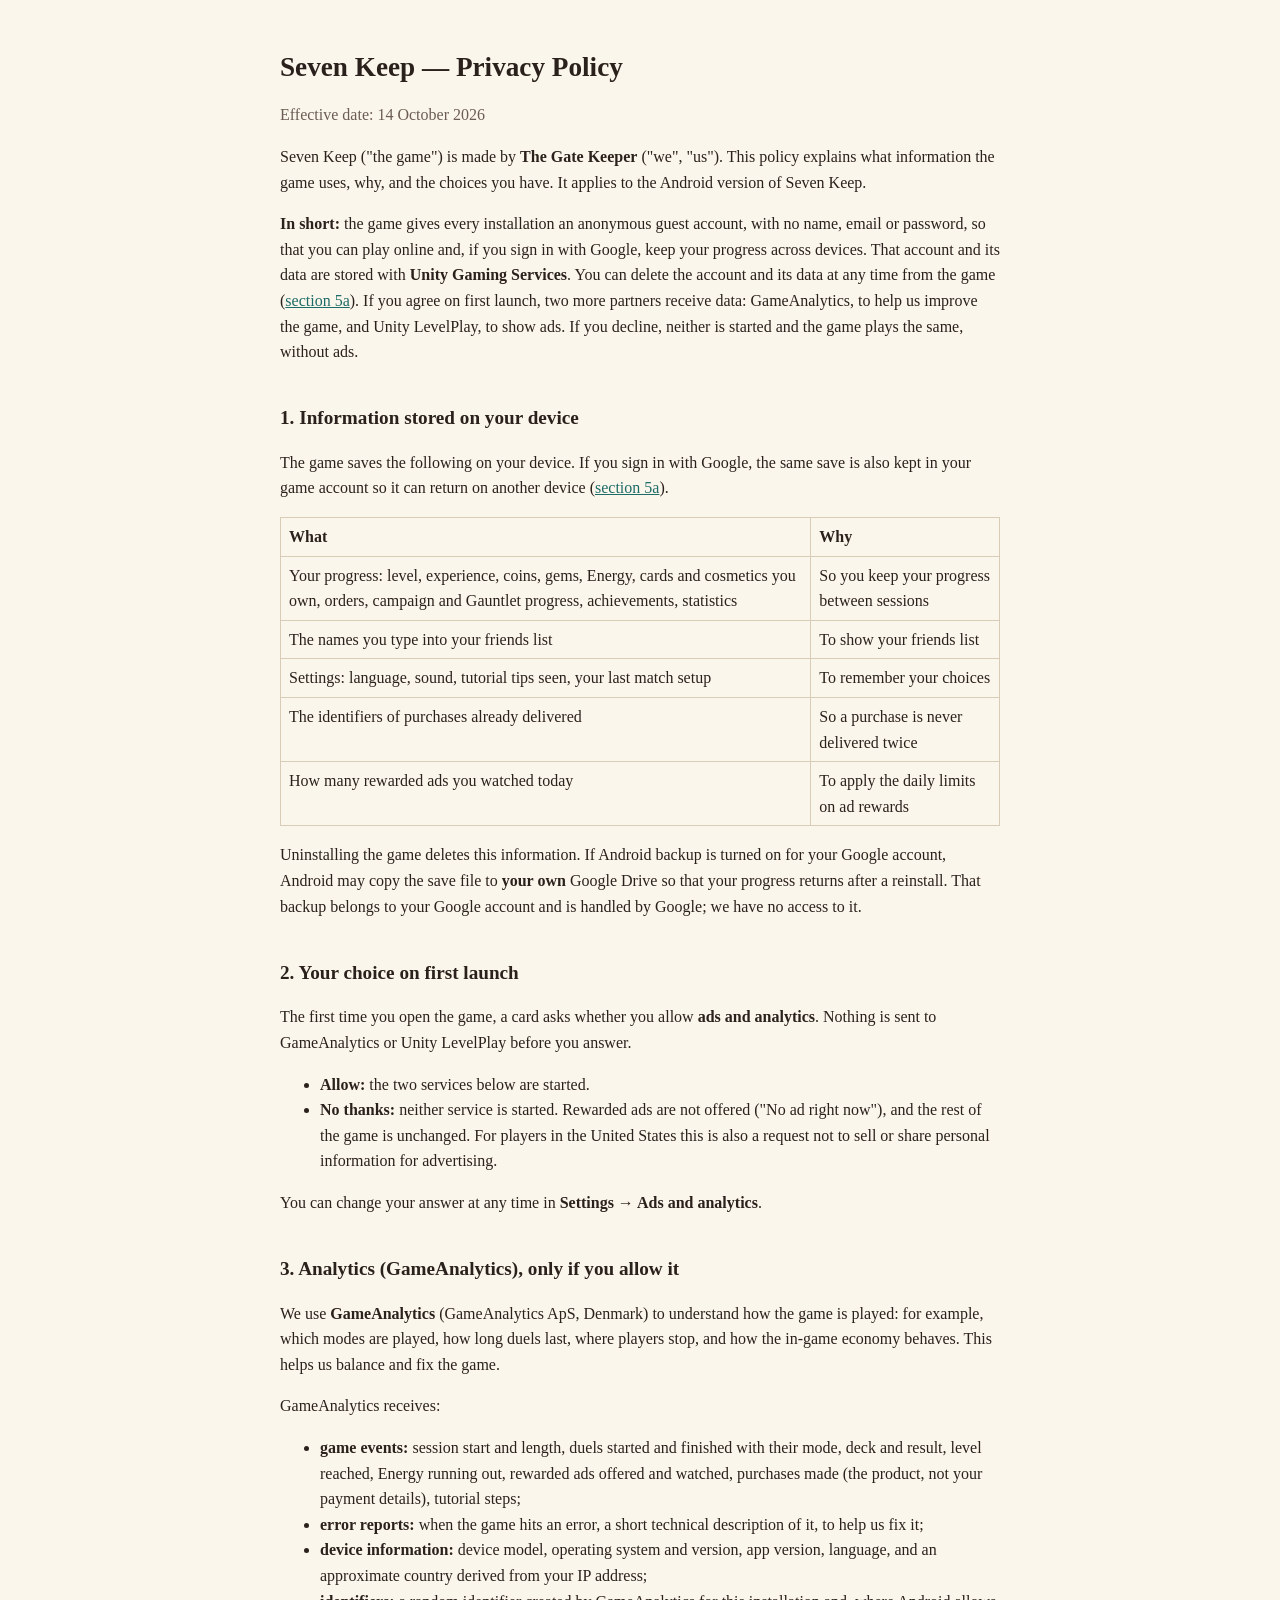
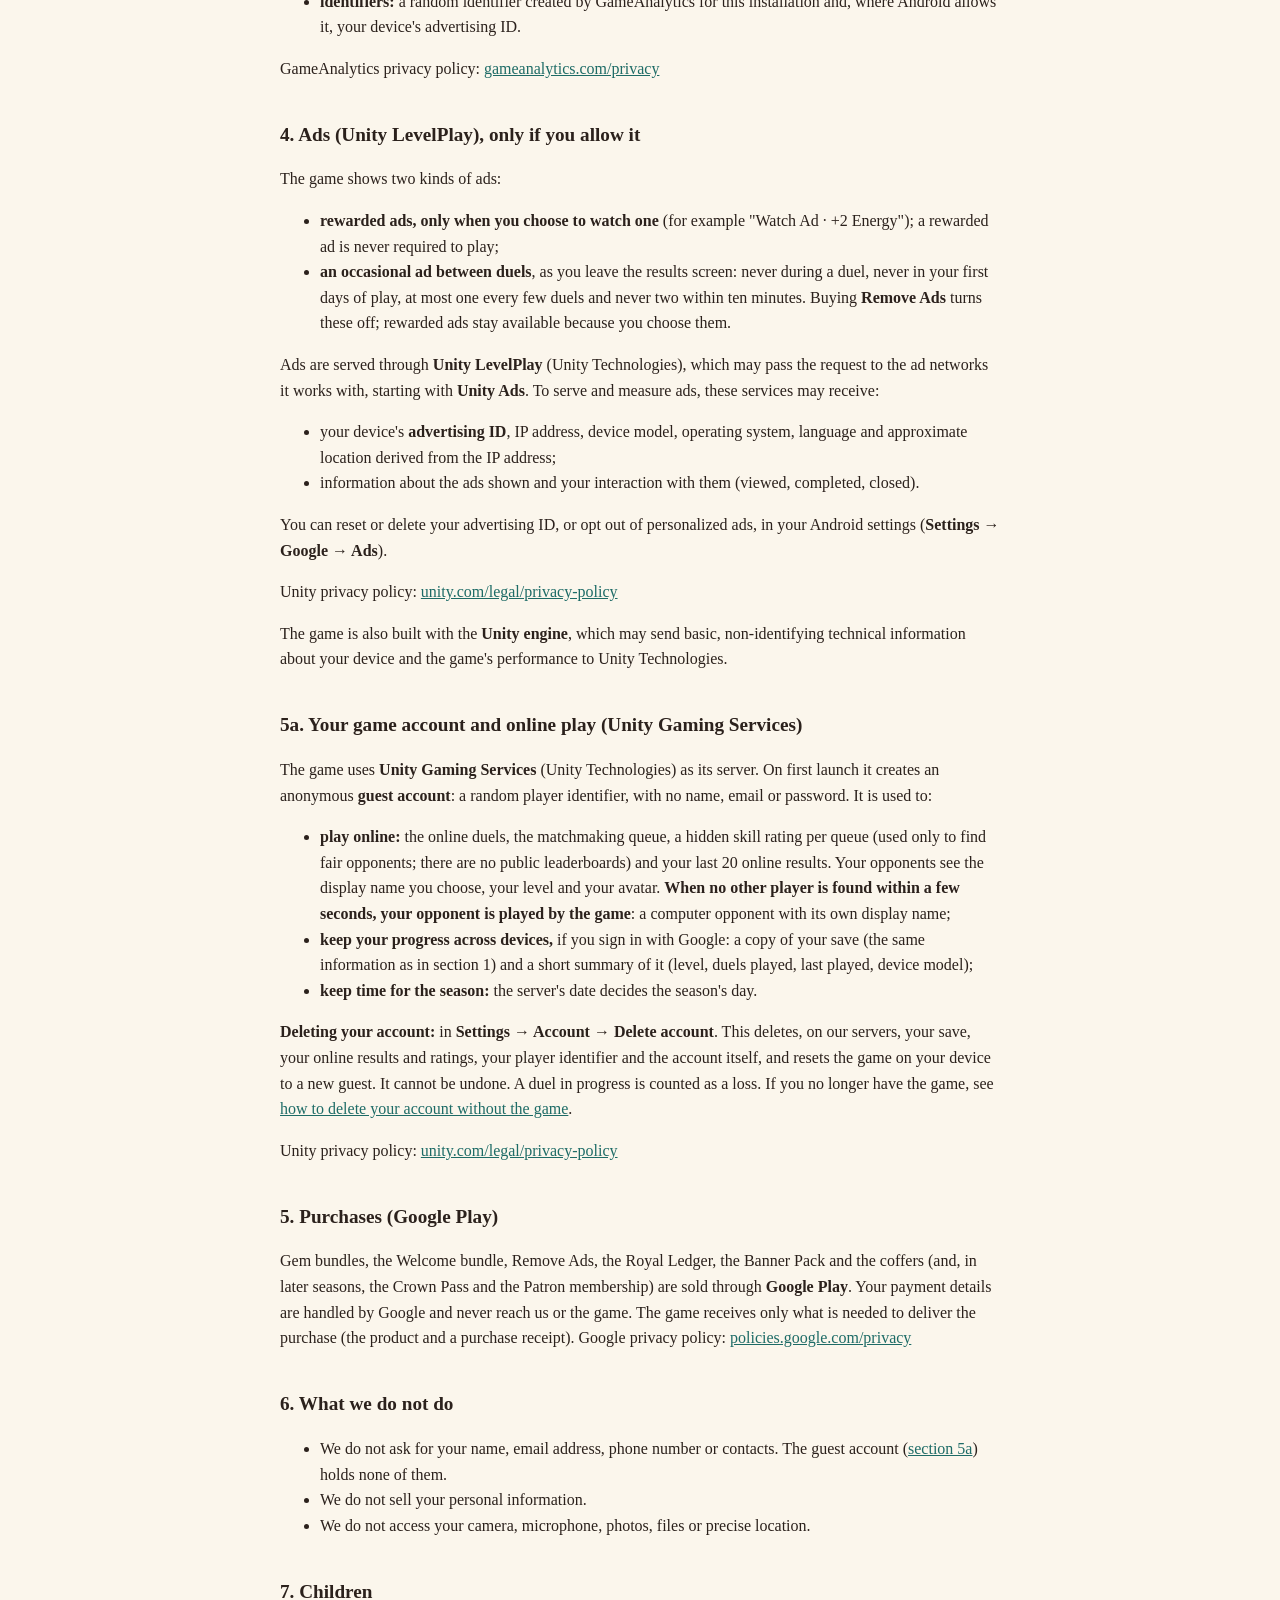
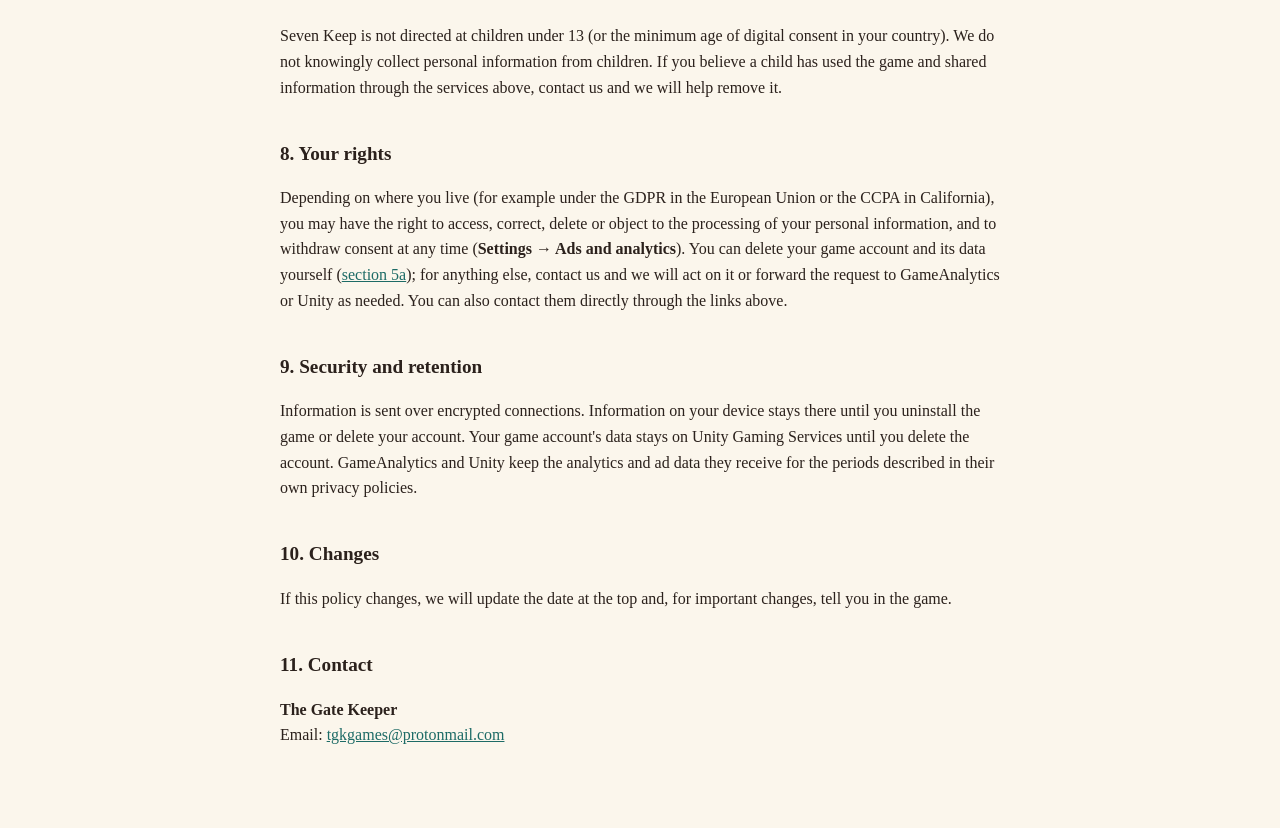
==== privacy.html @ 7b6876d8 "Seven Keep privacy policy and delete-account pages Co-Authored-By: Claude Opus 5.5 <noreply@anthropi" ====
<!doctype html>
<html lang="en">
<head>
<meta charset="utf-8">
<meta name="viewport" content="width=device-width, initial-scale=1">
<title>Seven Keep · Privacy Policy</title>
<link rel="stylesheet" href="style.css">
</head>
<body>
<main>
<h1>Seven Keep — Privacy Policy</h1>
<p class="meta">Effective date: 14 October 2026</p>

<p>Seven Keep ("the game") is made by <strong>The Gate Keeper</strong> ("we", "us"). This policy explains what information the game uses, why, and the choices you have. It applies to the Android version of Seven Keep.</p>

<p><strong>In short:</strong> the game gives every installation an anonymous guest account, with no name, email or password, so that you can play online and, if you sign in with Google, keep your progress across devices. That account and its data are stored with <strong>Unity Gaming Services</strong>. You can delete the account and its data at any time from the game (<a href="#account">section 5a</a>). If you agree on first launch, two more partners receive data: GameAnalytics, to help us improve the game, and Unity LevelPlay, to show ads. If you decline, neither is started and the game plays the same, without ads.</p>

<h2>1. Information stored on your device</h2>
<p>The game saves the following on your device. If you sign in with Google, the same save is also kept in your game account so it can return on another device (<a href="#account">section 5a</a>).</p>
<table>
<tr><th>What</th><th>Why</th></tr>
<tr><td>Your progress: level, experience, coins, gems, Energy, cards and cosmetics you own, orders, campaign and Gauntlet progress, achievements, statistics</td><td>So you keep your progress between sessions</td></tr>
<tr><td>The names you type into your friends list</td><td>To show your friends list</td></tr>
<tr><td>Settings: language, sound, tutorial tips seen, your last match setup</td><td>To remember your choices</td></tr>
<tr><td>The identifiers of purchases already delivered</td><td>So a purchase is never delivered twice</td></tr>
<tr><td>How many rewarded ads you watched today</td><td>To apply the daily limits on ad rewards</td></tr>
</table>
<p>Uninstalling the game deletes this information. If Android backup is turned on for your Google account, Android may copy the save file to <strong>your own</strong> Google Drive so that your progress returns after a reinstall. That backup belongs to your Google account and is handled by Google; we have no access to it.</p>

<h2>2. Your choice on first launch</h2>
<p>The first time you open the game, a card asks whether you allow <strong>ads and analytics</strong>. Nothing is sent to GameAnalytics or Unity LevelPlay before you answer.</p>
<ul>
<li><strong>Allow:</strong> the two services below are started.</li>
<li><strong>No thanks:</strong> neither service is started. Rewarded ads are not offered ("No ad right now"), and the rest of the game is unchanged. For players in the United States this is also a request not to sell or share personal information for advertising.</li>
</ul>
<p>You can change your answer at any time in <strong>Settings → Ads and analytics</strong>.</p>

<h2>3. Analytics (GameAnalytics), only if you allow it</h2>
<p>We use <strong>GameAnalytics</strong> (GameAnalytics ApS, Denmark) to understand how the game is played: for example, which modes are played, how long duels last, where players stop, and how the in-game economy behaves. This helps us balance and fix the game.</p>
<p>GameAnalytics receives:</p>
<ul>
<li><strong>game events:</strong> session start and length, duels started and finished with their mode, deck and result, level reached, Energy running out, rewarded ads offered and watched, purchases made (the product, not your payment details), tutorial steps;</li>
<li><strong>error reports:</strong> when the game hits an error, a short technical description of it, to help us fix it;</li>
<li><strong>device information:</strong> device model, operating system and version, app version, language, and an approximate country derived from your IP address;</li>
<li><strong>identifiers:</strong> a random identifier created by GameAnalytics for this installation and, where Android allows it, your device's advertising ID.</li>
</ul>
<p>GameAnalytics privacy policy: <a href="https://gameanalytics.com/privacy">gameanalytics.com/privacy</a></p>

<h2>4. Ads (Unity LevelPlay), only if you allow it</h2>
<p>The game shows two kinds of ads:</p>
<ul>
<li><strong>rewarded ads, only when you choose to watch one</strong> (for example "Watch Ad · +2 Energy"); a rewarded ad is never required to play;</li>
<li><strong>an occasional ad between duels</strong>, as you leave the results screen: never during a duel, never in your first days of play, at most one every few duels and never two within ten minutes. Buying <strong>Remove Ads</strong> turns these off; rewarded ads stay available because you choose them.</li>
</ul>
<p>Ads are served through <strong>Unity LevelPlay</strong> (Unity Technologies), which may pass the request to the ad networks it works with, starting with <strong>Unity Ads</strong>. To serve and measure ads, these services may receive:</p>
<ul>
<li>your device's <strong>advertising ID</strong>, IP address, device model, operating system, language and approximate location derived from the IP address;</li>
<li>information about the ads shown and your interaction with them (viewed, completed, closed).</li>
</ul>
<p>You can reset or delete your advertising ID, or opt out of personalized ads, in your Android settings (<strong>Settings → Google → Ads</strong>).</p>
<p>Unity privacy policy: <a href="https://unity.com/legal/privacy-policy">unity.com/legal/privacy-policy</a></p>
<p>The game is also built with the <strong>Unity engine</strong>, which may send basic, non-identifying technical information about your device and the game's performance to Unity Technologies.</p>

<h2 id="account">5a. Your game account and online play (Unity Gaming Services)</h2>
<p>The game uses <strong>Unity Gaming Services</strong> (Unity Technologies) as its server. On first launch it creates an anonymous <strong>guest account</strong>: a random player identifier, with no name, email or password. It is used to:</p>
<ul>
<li><strong>play online:</strong> the online duels, the matchmaking queue, a hidden skill rating per queue (used only to find fair opponents; there are no public leaderboards) and your last 20 online results. Your opponents see the display name you choose, your level and your avatar. <strong>When no other player is found within a few seconds, your opponent is played by the game</strong>: a computer opponent with its own display name;</li>
<li><strong>keep your progress across devices,</strong> if you sign in with Google: a copy of your save (the same information as in section 1) and a short summary of it (level, duels played, last played, device model);</li>
<li><strong>keep time for the season:</strong> the server's date decides the season's day.</li>
</ul>
<p><strong>Deleting your account:</strong> in <strong>Settings → Account → Delete account</strong>. This deletes, on our servers, your save, your online results and ratings, your player identifier and the account itself, and resets the game on your device to a new guest. It cannot be undone. A duel in progress is counted as a loss. If you no longer have the game, see <a href="delete-account.html">how to delete your account without the game</a>.</p>
<p>Unity privacy policy: <a href="https://unity.com/legal/privacy-policy">unity.com/legal/privacy-policy</a></p>

<h2>5. Purchases (Google Play)</h2>
<p>Gem bundles, the Welcome bundle, Remove Ads, the Royal Ledger, the Banner Pack and the coffers (and, in later seasons, the Crown Pass and the Patron membership) are sold through <strong>Google Play</strong>. Your payment details are handled by Google and never reach us or the game. The game receives only what is needed to deliver the purchase (the product and a purchase receipt). Google privacy policy: <a href="https://policies.google.com/privacy">policies.google.com/privacy</a></p>

<h2>6. What we do not do</h2>
<ul>
<li>We do not ask for your name, email address, phone number or contacts. The guest account (<a href="#account">section 5a</a>) holds none of them.</li>
<li>We do not sell your personal information.</li>
<li>We do not access your camera, microphone, photos, files or precise location.</li>
</ul>

<h2>7. Children</h2>
<p>Seven Keep is not directed at children under 13 (or the minimum age of digital consent in your country). We do not knowingly collect personal information from children. If you believe a child has used the game and shared information through the services above, contact us and we will help remove it.</p>

<h2>8. Your rights</h2>
<p>Depending on where you live (for example under the GDPR in the European Union or the CCPA in California), you may have the right to access, correct, delete or object to the processing of your personal information, and to withdraw consent at any time (<strong>Settings → Ads and analytics</strong>). You can delete your game account and its data yourself (<a href="#account">section 5a</a>); for anything else, contact us and we will act on it or forward the request to GameAnalytics or Unity as needed. You can also contact them directly through the links above.</p>

<h2>9. Security and retention</h2>
<p>Information is sent over encrypted connections. Information on your device stays there until you uninstall the game or delete your account. Your game account's data stays on Unity Gaming Services until you delete the account. GameAnalytics and Unity keep the analytics and ad data they receive for the periods described in their own privacy policies.</p>

<h2>10. Changes</h2>
<p>If this policy changes, we will update the date at the top and, for important changes, tell you in the game.</p>

<h2>11. Contact</h2>
<p><strong>The Gate Keeper</strong><br>Email: <a href="mailto:tgkgames@protonmail.com">tgkgames@protonmail.com</a></p>
</main>
</body>
</html>
---- style.css ----
:root { --bg: #fbf6ec; --ink: #2b211c; --muted: #6b5d52; --line: #d9ccb6; --link: #1d6b66; }
@media (prefers-color-scheme: dark) { :root { --bg: #1d1916; --ink: #ece3d4; --muted: #a89a8a; --line: #3d342d; --link: #6cc3bb; } }
body { margin: 0; background: var(--bg); color: var(--ink); font: 16px/1.6 Georgia, serif; }
main { max-width: 720px; margin: 0 auto; padding: 32px 16px 64px; }
h1 { font-size: 1.7em; line-height: 1.25; }
h2 { font-size: 1.2em; margin-top: 2em; }
.meta { color: var(--muted); }
a { color: var(--link); }
table { border-collapse: collapse; width: 100%; }
th, td { border: 1px solid var(--line); padding: 6px 8px; text-align: left; vertical-align: top; }
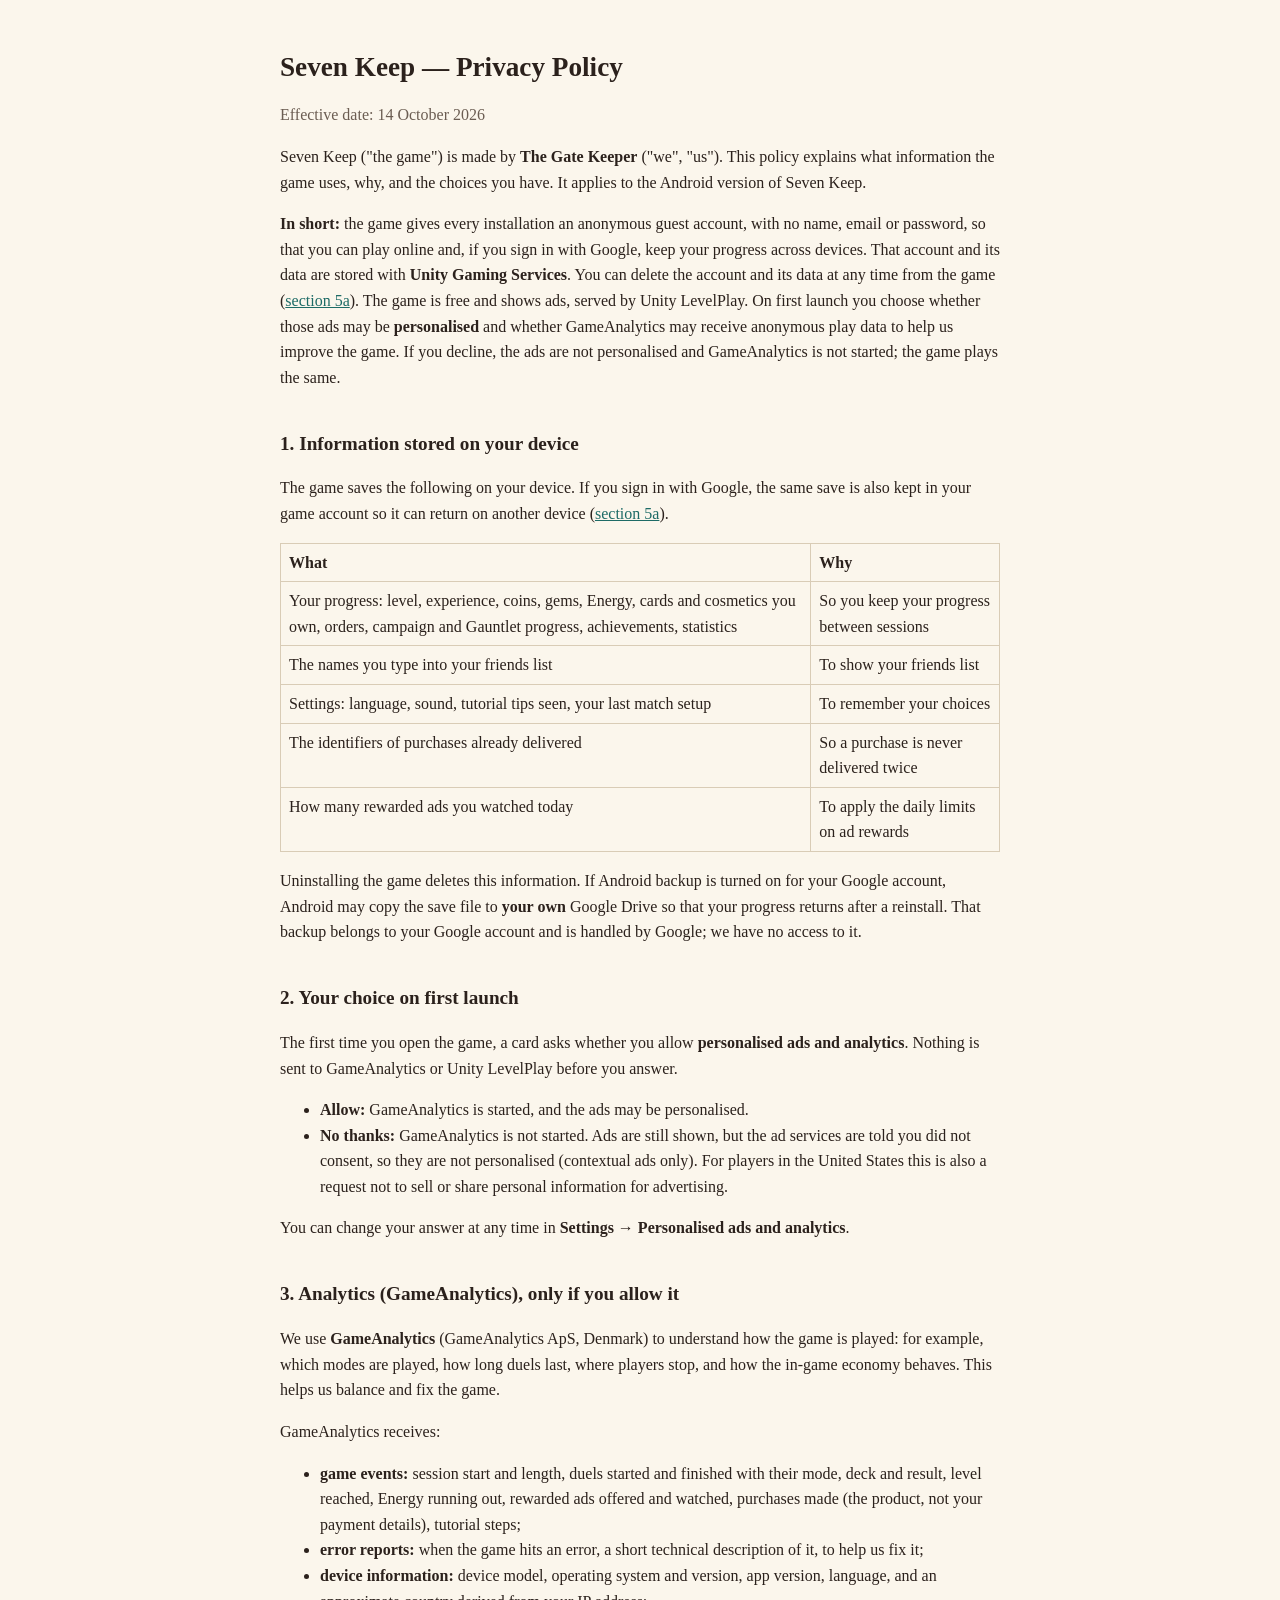
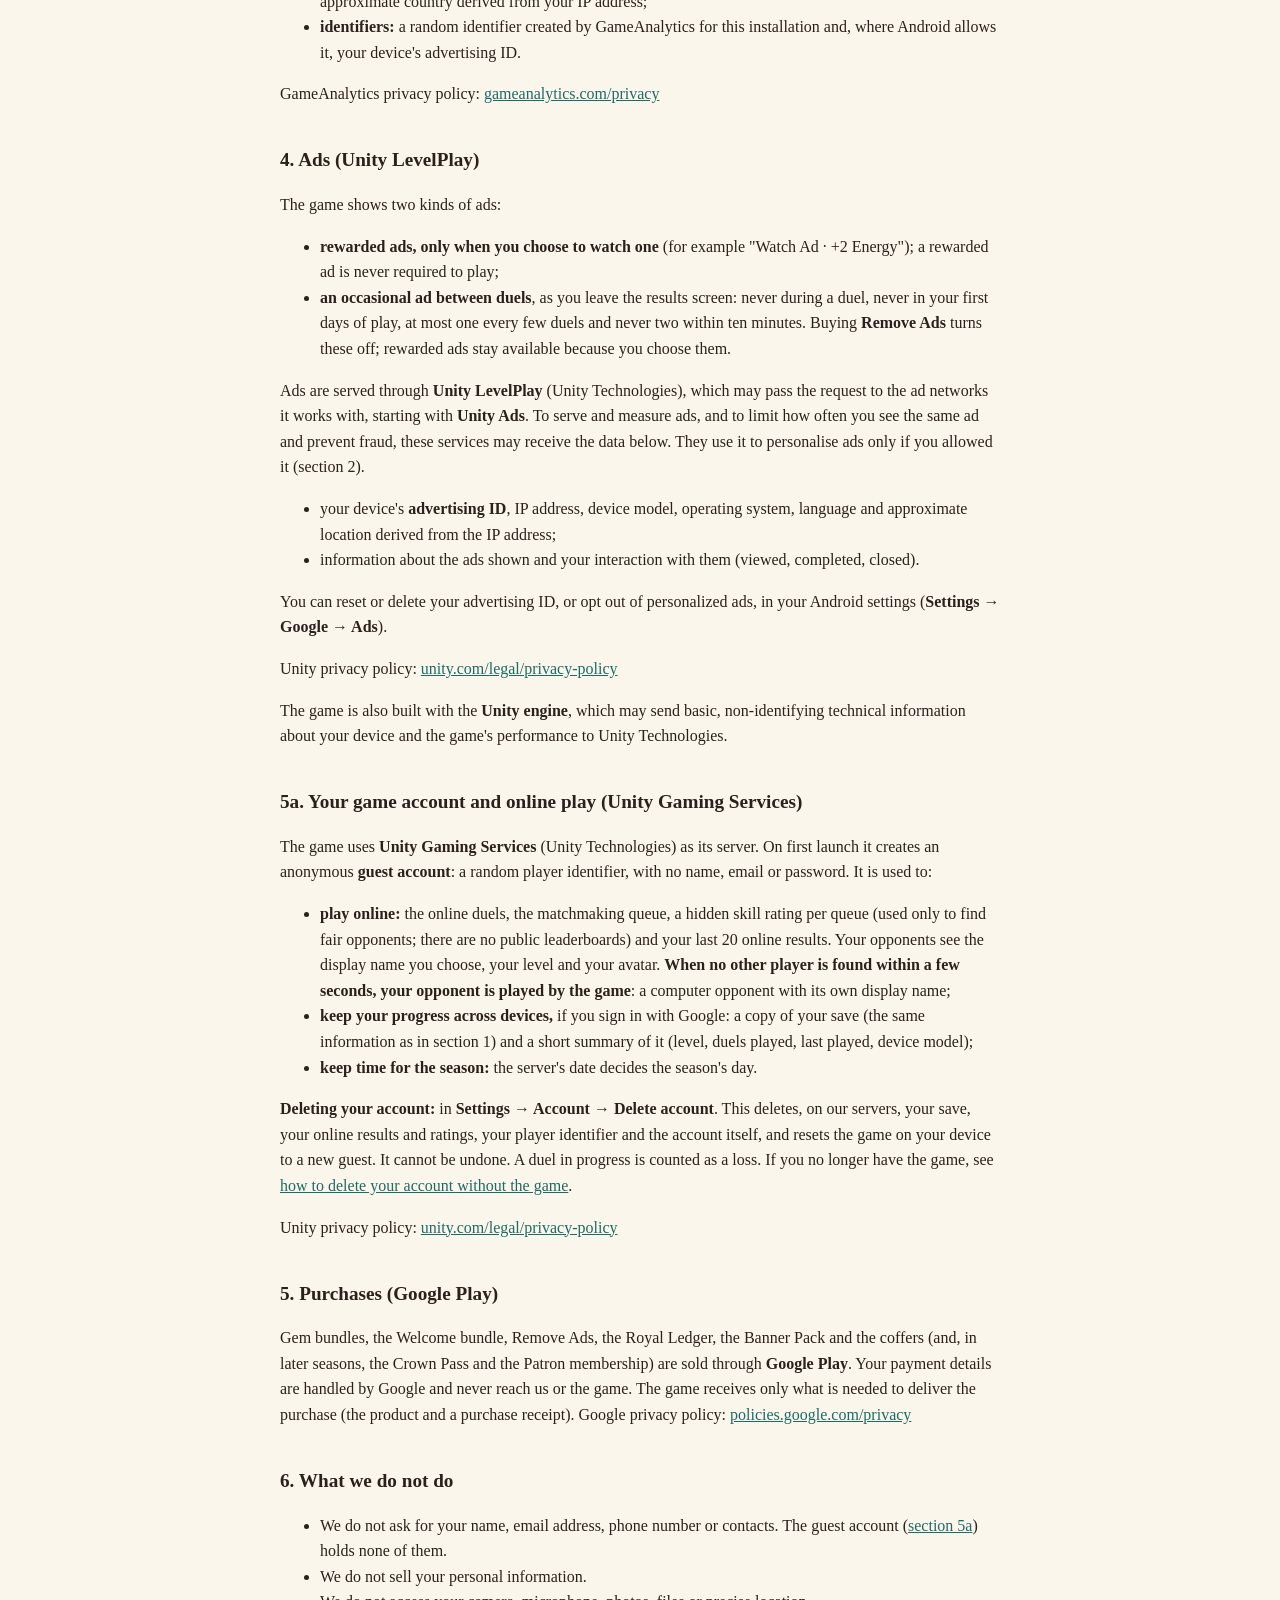
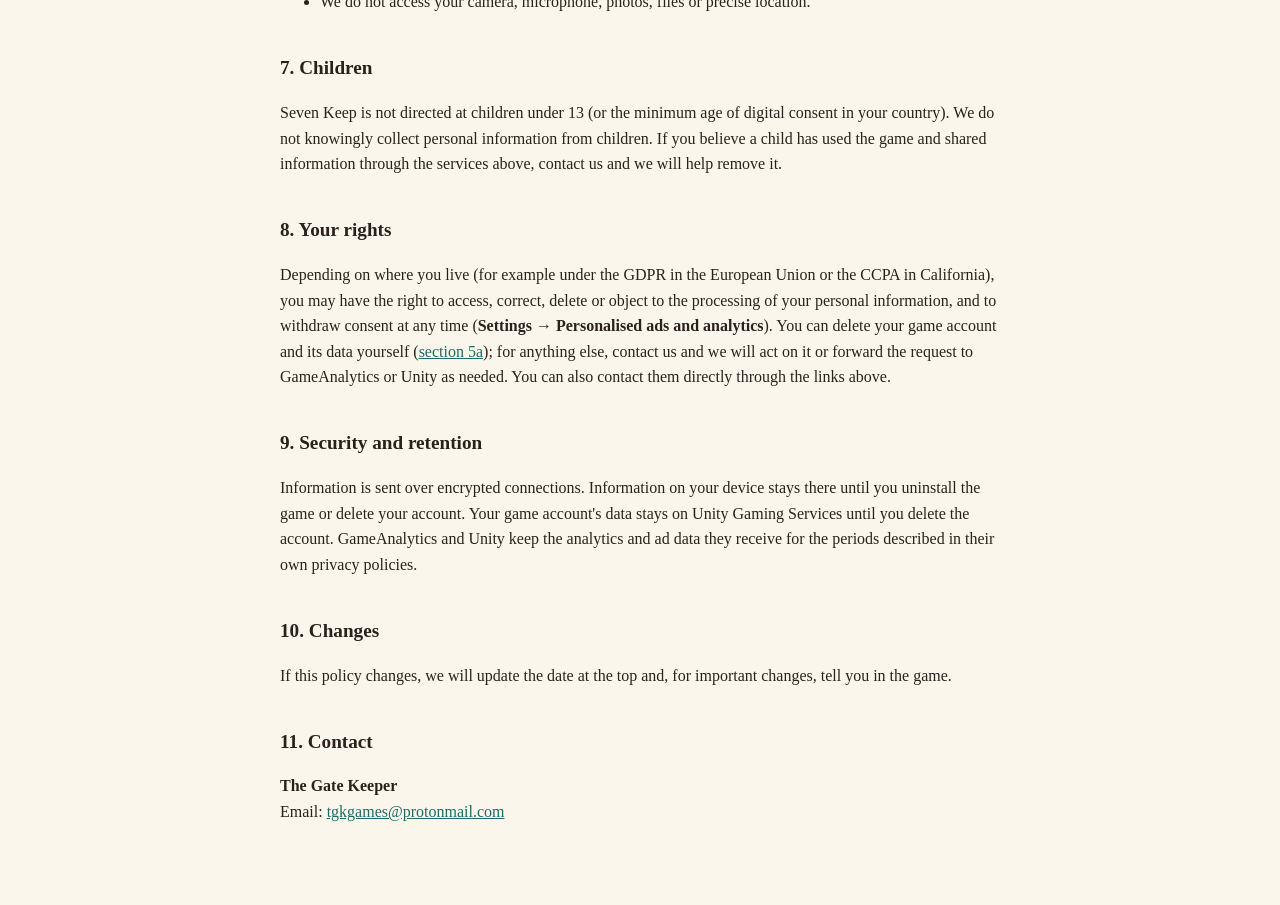
==== commit 0dd528cb: "Privacy policy: ads for every player, the consent decides personalised ads and analytics Co-Authored" ====
--- a/privacy.html
+++ b/privacy.html
@@ -13,7 +13,7 @@
 
 <p>Seven Keep ("the game") is made by <strong>The Gate Keeper</strong> ("we", "us"). This policy explains what information the game uses, why, and the choices you have. It applies to the Android version of Seven Keep.</p>
 
-<p><strong>In short:</strong> the game gives every installation an anonymous guest account, with no name, email or password, so that you can play online and, if you sign in with Google, keep your progress across devices. That account and its data are stored with <strong>Unity Gaming Services</strong>. You can delete the account and its data at any time from the game (<a href="#account">section 5a</a>). If you agree on first launch, two more partners receive data: GameAnalytics, to help us improve the game, and Unity LevelPlay, to show ads. If you decline, neither is started and the game plays the same, without ads.</p>
+<p><strong>In short:</strong> the game gives every installation an anonymous guest account, with no name, email or password, so that you can play online and, if you sign in with Google, keep your progress across devices. That account and its data are stored with <strong>Unity Gaming Services</strong>. You can delete the account and its data at any time from the game (<a href="#account">section 5a</a>). The game is free and shows ads, served by Unity LevelPlay. On first launch you choose whether those ads may be <strong>personalised</strong> and whether GameAnalytics may receive anonymous play data to help us improve the game. If you decline, the ads are not personalised and GameAnalytics is not started; the game plays the same.</p>
 
 <h2>1. Information stored on your device</h2>
 <p>The game saves the following on your device. If you sign in with Google, the same save is also kept in your game account so it can return on another device (<a href="#account">section 5a</a>).</p>
@@ -28,12 +28,12 @@
 <p>Uninstalling the game deletes this information. If Android backup is turned on for your Google account, Android may copy the save file to <strong>your own</strong> Google Drive so that your progress returns after a reinstall. That backup belongs to your Google account and is handled by Google; we have no access to it.</p>
 
 <h2>2. Your choice on first launch</h2>
-<p>The first time you open the game, a card asks whether you allow <strong>ads and analytics</strong>. Nothing is sent to GameAnalytics or Unity LevelPlay before you answer.</p>
+<p>The first time you open the game, a card asks whether you allow <strong>personalised ads and analytics</strong>. Nothing is sent to GameAnalytics or Unity LevelPlay before you answer.</p>
 <ul>
-<li><strong>Allow:</strong> the two services below are started.</li>
-<li><strong>No thanks:</strong> neither service is started. Rewarded ads are not offered ("No ad right now"), and the rest of the game is unchanged. For players in the United States this is also a request not to sell or share personal information for advertising.</li>
+<li><strong>Allow:</strong> GameAnalytics is started, and the ads may be personalised.</li>
+<li><strong>No thanks:</strong> GameAnalytics is not started. Ads are still shown, but the ad services are told you did not consent, so they are not personalised (contextual ads only). For players in the United States this is also a request not to sell or share personal information for advertising.</li>
 </ul>
-<p>You can change your answer at any time in <strong>Settings → Ads and analytics</strong>.</p>
+<p>You can change your answer at any time in <strong>Settings → Personalised ads and analytics</strong>.</p>
 
 <h2>3. Analytics (GameAnalytics), only if you allow it</h2>
 <p>We use <strong>GameAnalytics</strong> (GameAnalytics ApS, Denmark) to understand how the game is played: for example, which modes are played, how long duels last, where players stop, and how the in-game economy behaves. This helps us balance and fix the game.</p>
@@ -46,13 +46,13 @@
 </ul>
 <p>GameAnalytics privacy policy: <a href="https://gameanalytics.com/privacy">gameanalytics.com/privacy</a></p>
 
-<h2>4. Ads (Unity LevelPlay), only if you allow it</h2>
+<h2>4. Ads (Unity LevelPlay)</h2>
 <p>The game shows two kinds of ads:</p>
 <ul>
 <li><strong>rewarded ads, only when you choose to watch one</strong> (for example "Watch Ad · +2 Energy"); a rewarded ad is never required to play;</li>
 <li><strong>an occasional ad between duels</strong>, as you leave the results screen: never during a duel, never in your first days of play, at most one every few duels and never two within ten minutes. Buying <strong>Remove Ads</strong> turns these off; rewarded ads stay available because you choose them.</li>
 </ul>
-<p>Ads are served through <strong>Unity LevelPlay</strong> (Unity Technologies), which may pass the request to the ad networks it works with, starting with <strong>Unity Ads</strong>. To serve and measure ads, these services may receive:</p>
+<p>Ads are served through <strong>Unity LevelPlay</strong> (Unity Technologies), which may pass the request to the ad networks it works with, starting with <strong>Unity Ads</strong>. To serve and measure ads, and to limit how often you see the same ad and prevent fraud, these services may receive the data below. They use it to personalise ads only if you allowed it (section 2).</p>
 <ul>
 <li>your device's <strong>advertising ID</strong>, IP address, device model, operating system, language and approximate location derived from the IP address;</li>
 <li>information about the ads shown and your interaction with them (viewed, completed, closed).</li>
@@ -85,7 +85,7 @@
 <p>Seven Keep is not directed at children under 13 (or the minimum age of digital consent in your country). We do not knowingly collect personal information from children. If you believe a child has used the game and shared information through the services above, contact us and we will help remove it.</p>
 
 <h2>8. Your rights</h2>
-<p>Depending on where you live (for example under the GDPR in the European Union or the CCPA in California), you may have the right to access, correct, delete or object to the processing of your personal information, and to withdraw consent at any time (<strong>Settings → Ads and analytics</strong>). You can delete your game account and its data yourself (<a href="#account">section 5a</a>); for anything else, contact us and we will act on it or forward the request to GameAnalytics or Unity as needed. You can also contact them directly through the links above.</p>
+<p>Depending on where you live (for example under the GDPR in the European Union or the CCPA in California), you may have the right to access, correct, delete or object to the processing of your personal information, and to withdraw consent at any time (<strong>Settings → Personalised ads and analytics</strong>). You can delete your game account and its data yourself (<a href="#account">section 5a</a>); for anything else, contact us and we will act on it or forward the request to GameAnalytics or Unity as needed. You can also contact them directly through the links above.</p>
 
 <h2>9. Security and retention</h2>
 <p>Information is sent over encrypted connections. Information on your device stays there until you uninstall the game or delete your account. Your game account's data stays on Unity Gaming Services until you delete the account. GameAnalytics and Unity keep the analytics and ad data they receive for the periods described in their own privacy policies.</p>
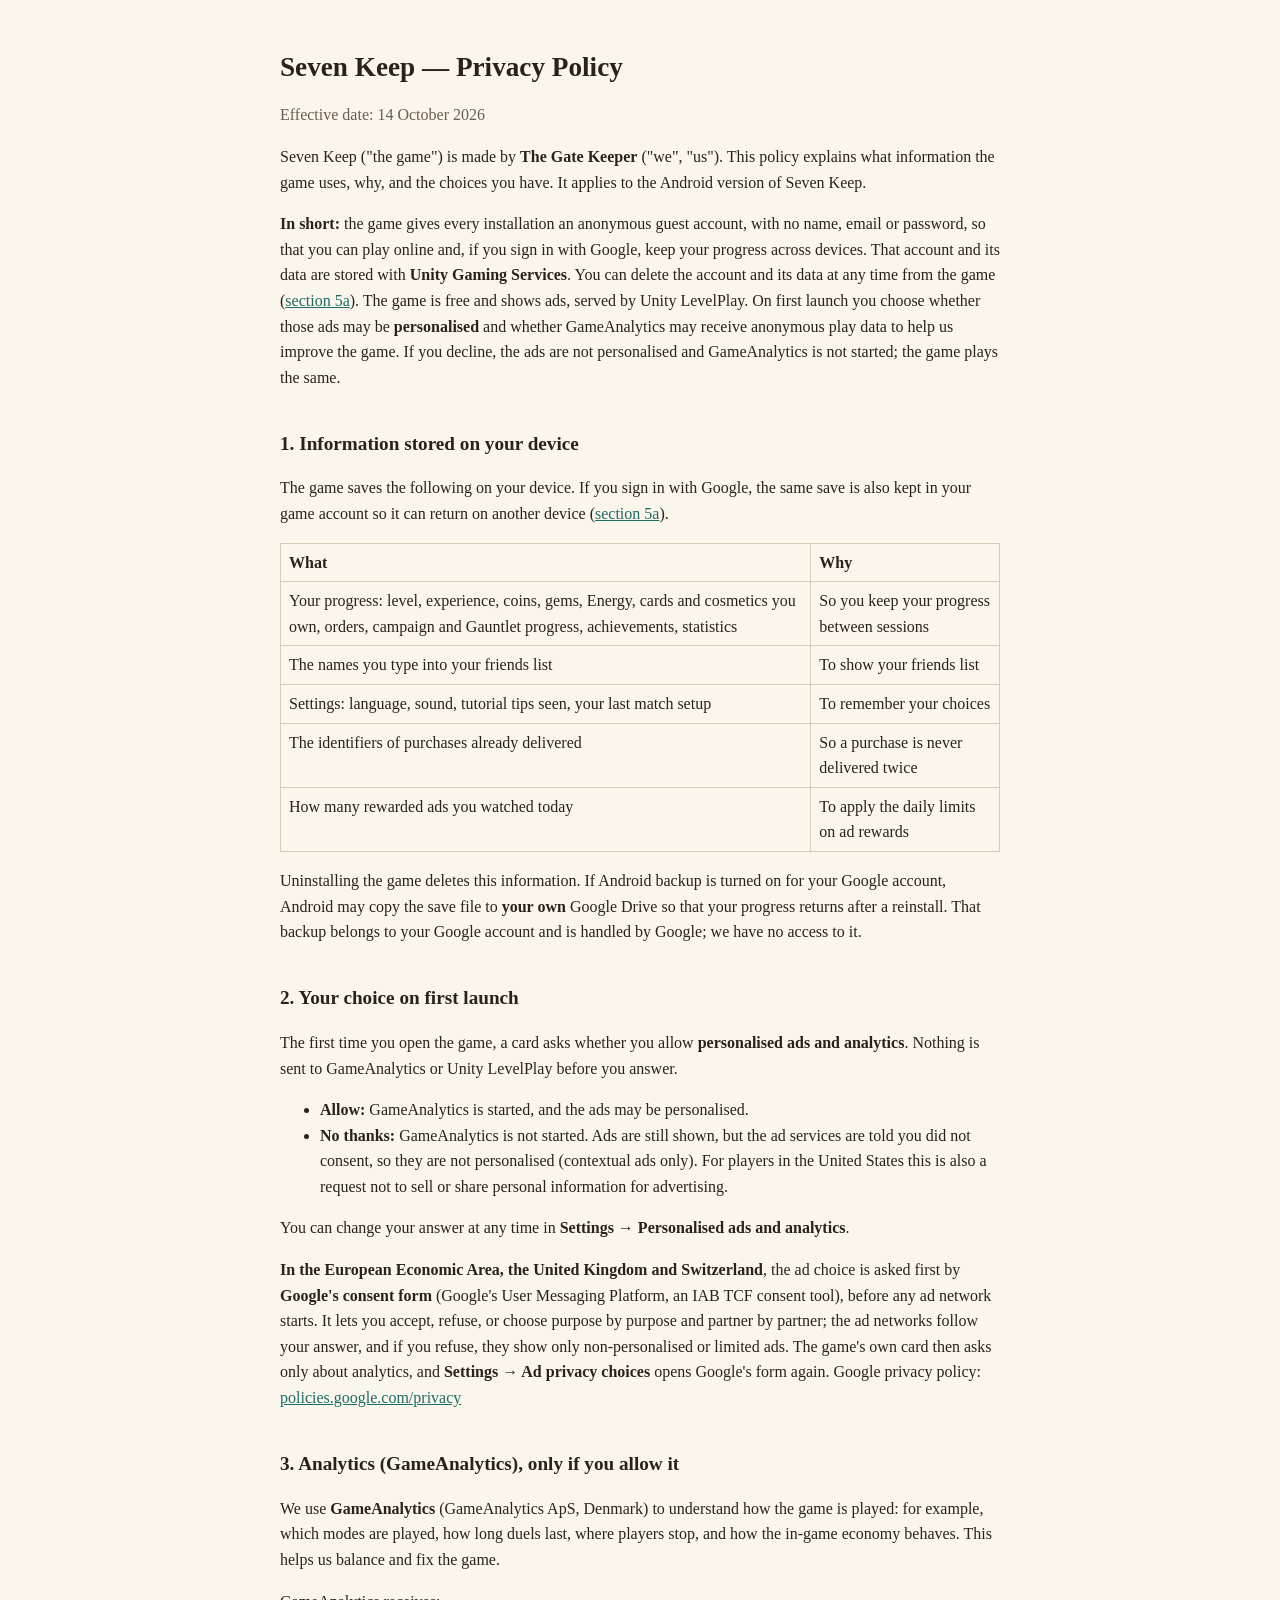
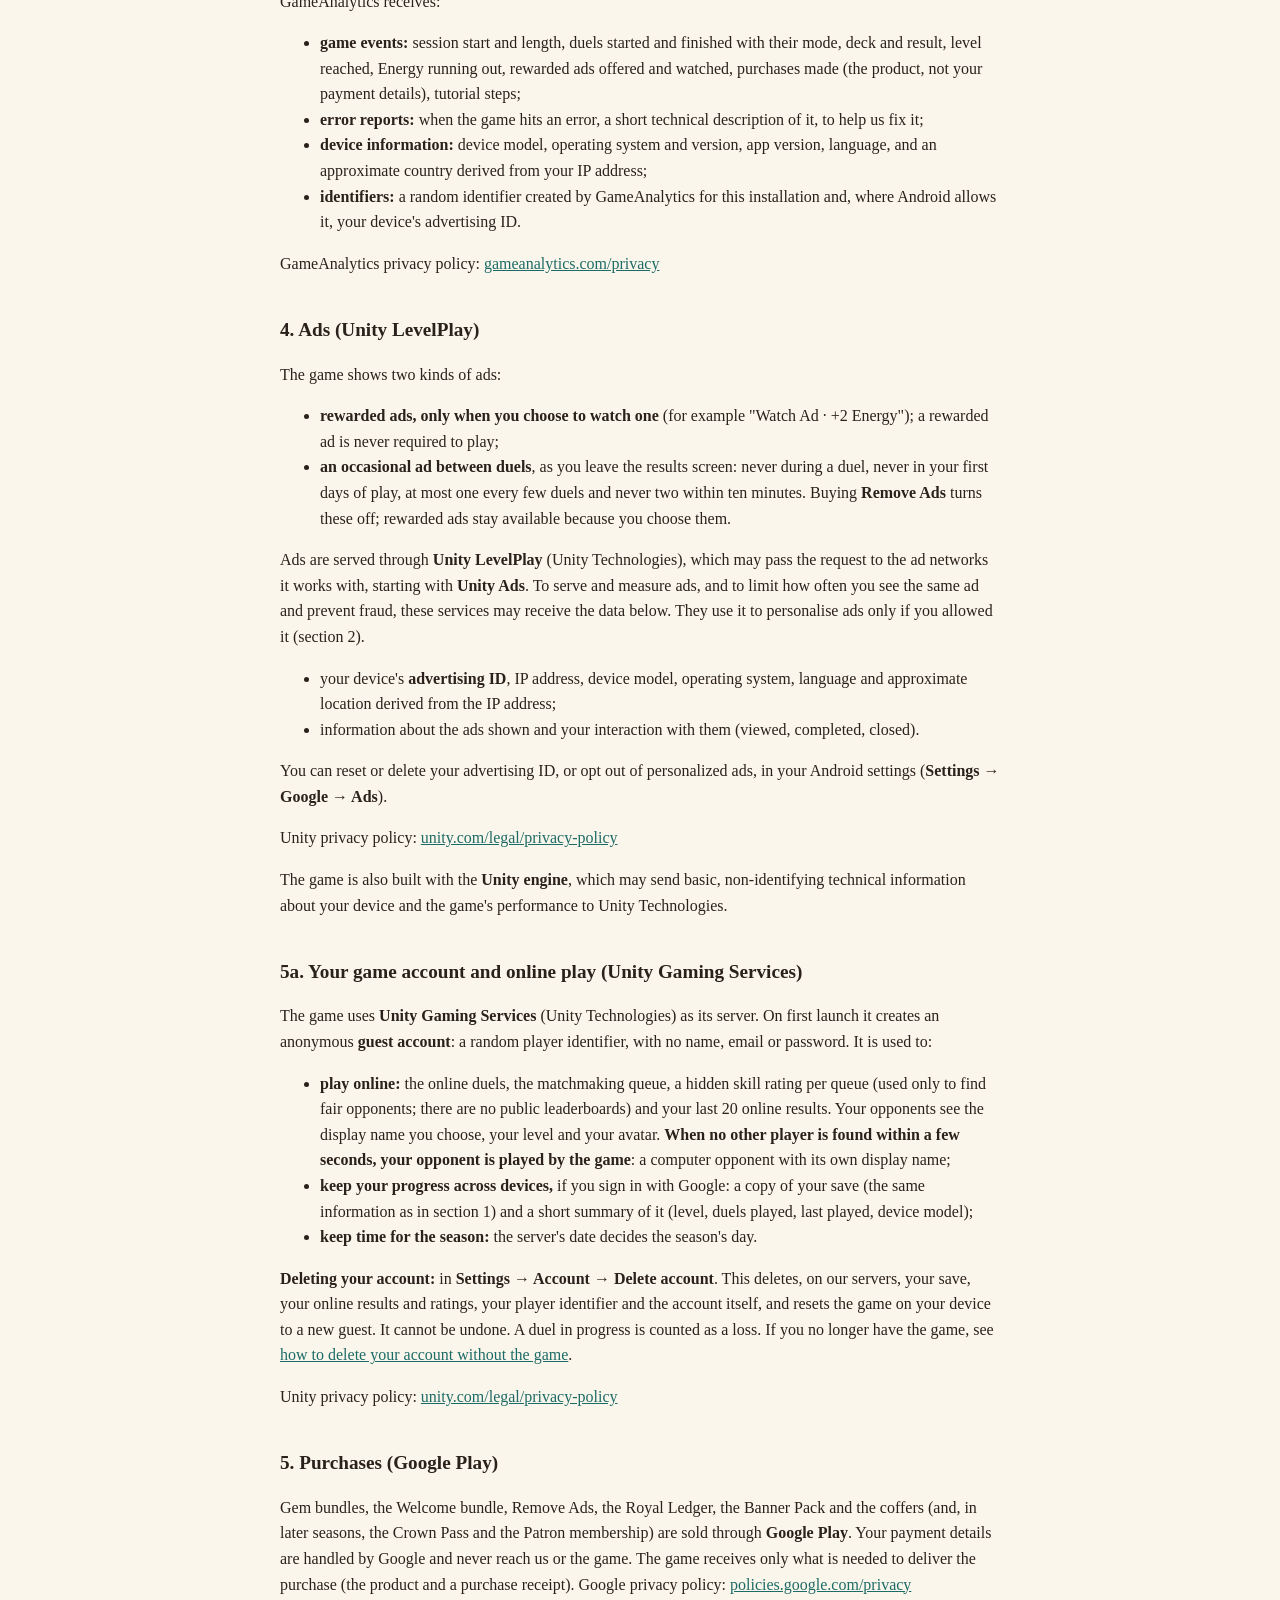
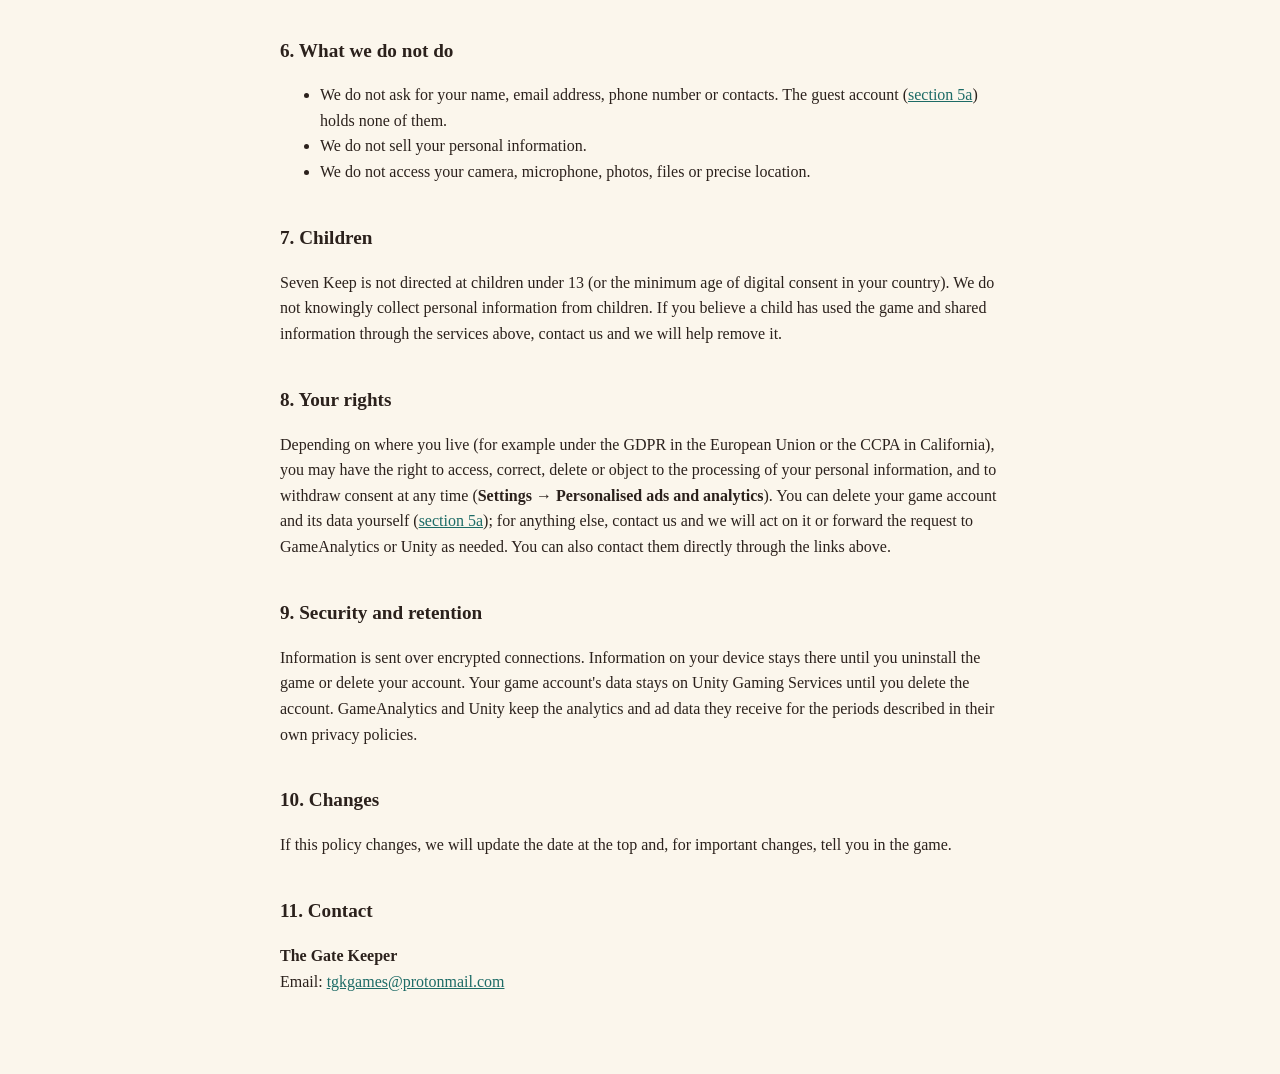
==== commit c52dc3c9: "Privacy policy: Google's consent form in the EEA / UK Co-Authored-By: Claude Opus 5.5 <noreply@anthr" ====
--- a/privacy.html
+++ b/privacy.html
@@ -34,6 +34,7 @@
 <li><strong>No thanks:</strong> GameAnalytics is not started. Ads are still shown, but the ad services are told you did not consent, so they are not personalised (contextual ads only). For players in the United States this is also a request not to sell or share personal information for advertising.</li>
 </ul>
 <p>You can change your answer at any time in <strong>Settings → Personalised ads and analytics</strong>.</p>
+<p><strong>In the European Economic Area, the United Kingdom and Switzerland</strong>, the ad choice is asked first by <strong>Google's consent form</strong> (Google's User Messaging Platform, an IAB TCF consent tool), before any ad network starts. It lets you accept, refuse, or choose purpose by purpose and partner by partner; the ad networks follow your answer, and if you refuse, they show only non-personalised or limited ads. The game's own card then asks only about analytics, and <strong>Settings → Ad privacy choices</strong> opens Google's form again. Google privacy policy: <a href="https://policies.google.com/privacy">policies.google.com/privacy</a></p>
 
 <h2>3. Analytics (GameAnalytics), only if you allow it</h2>
 <p>We use <strong>GameAnalytics</strong> (GameAnalytics ApS, Denmark) to understand how the game is played: for example, which modes are played, how long duels last, where players stop, and how the in-game economy behaves. This helps us balance and fix the game.</p>
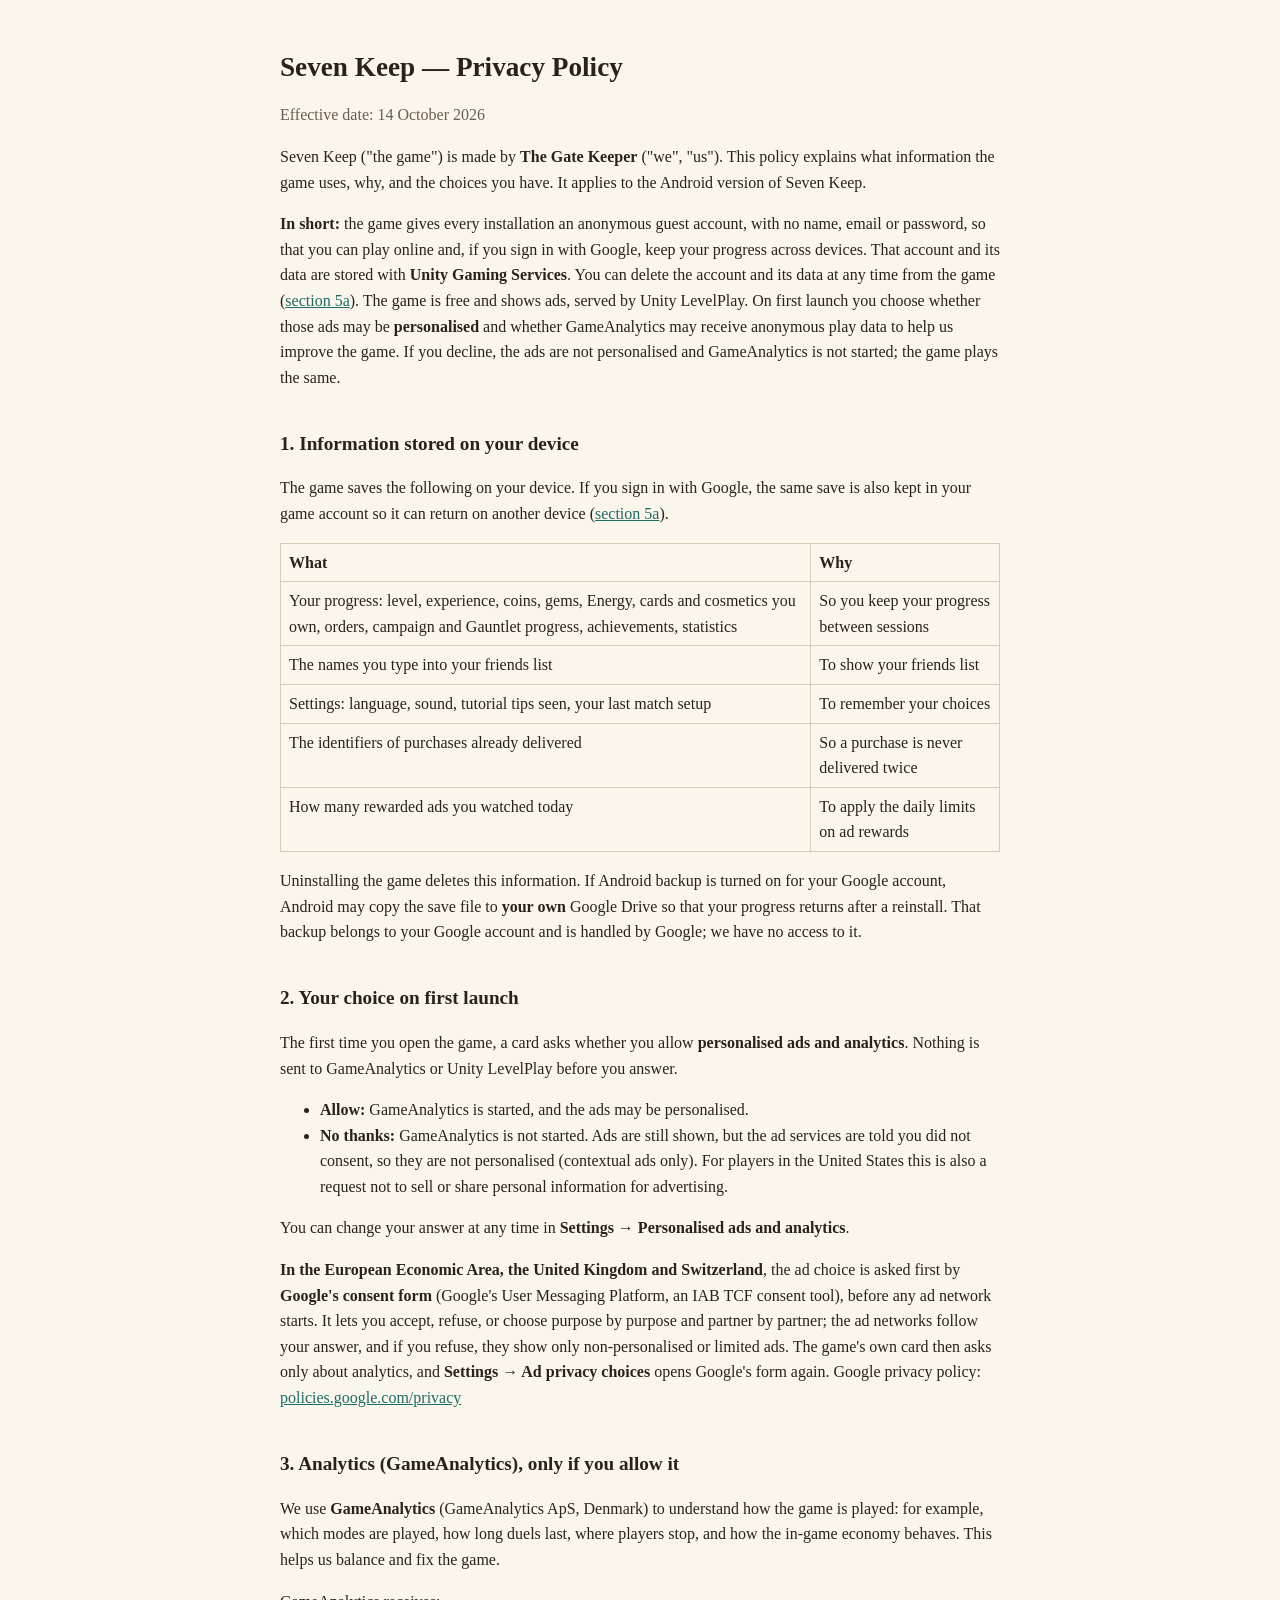
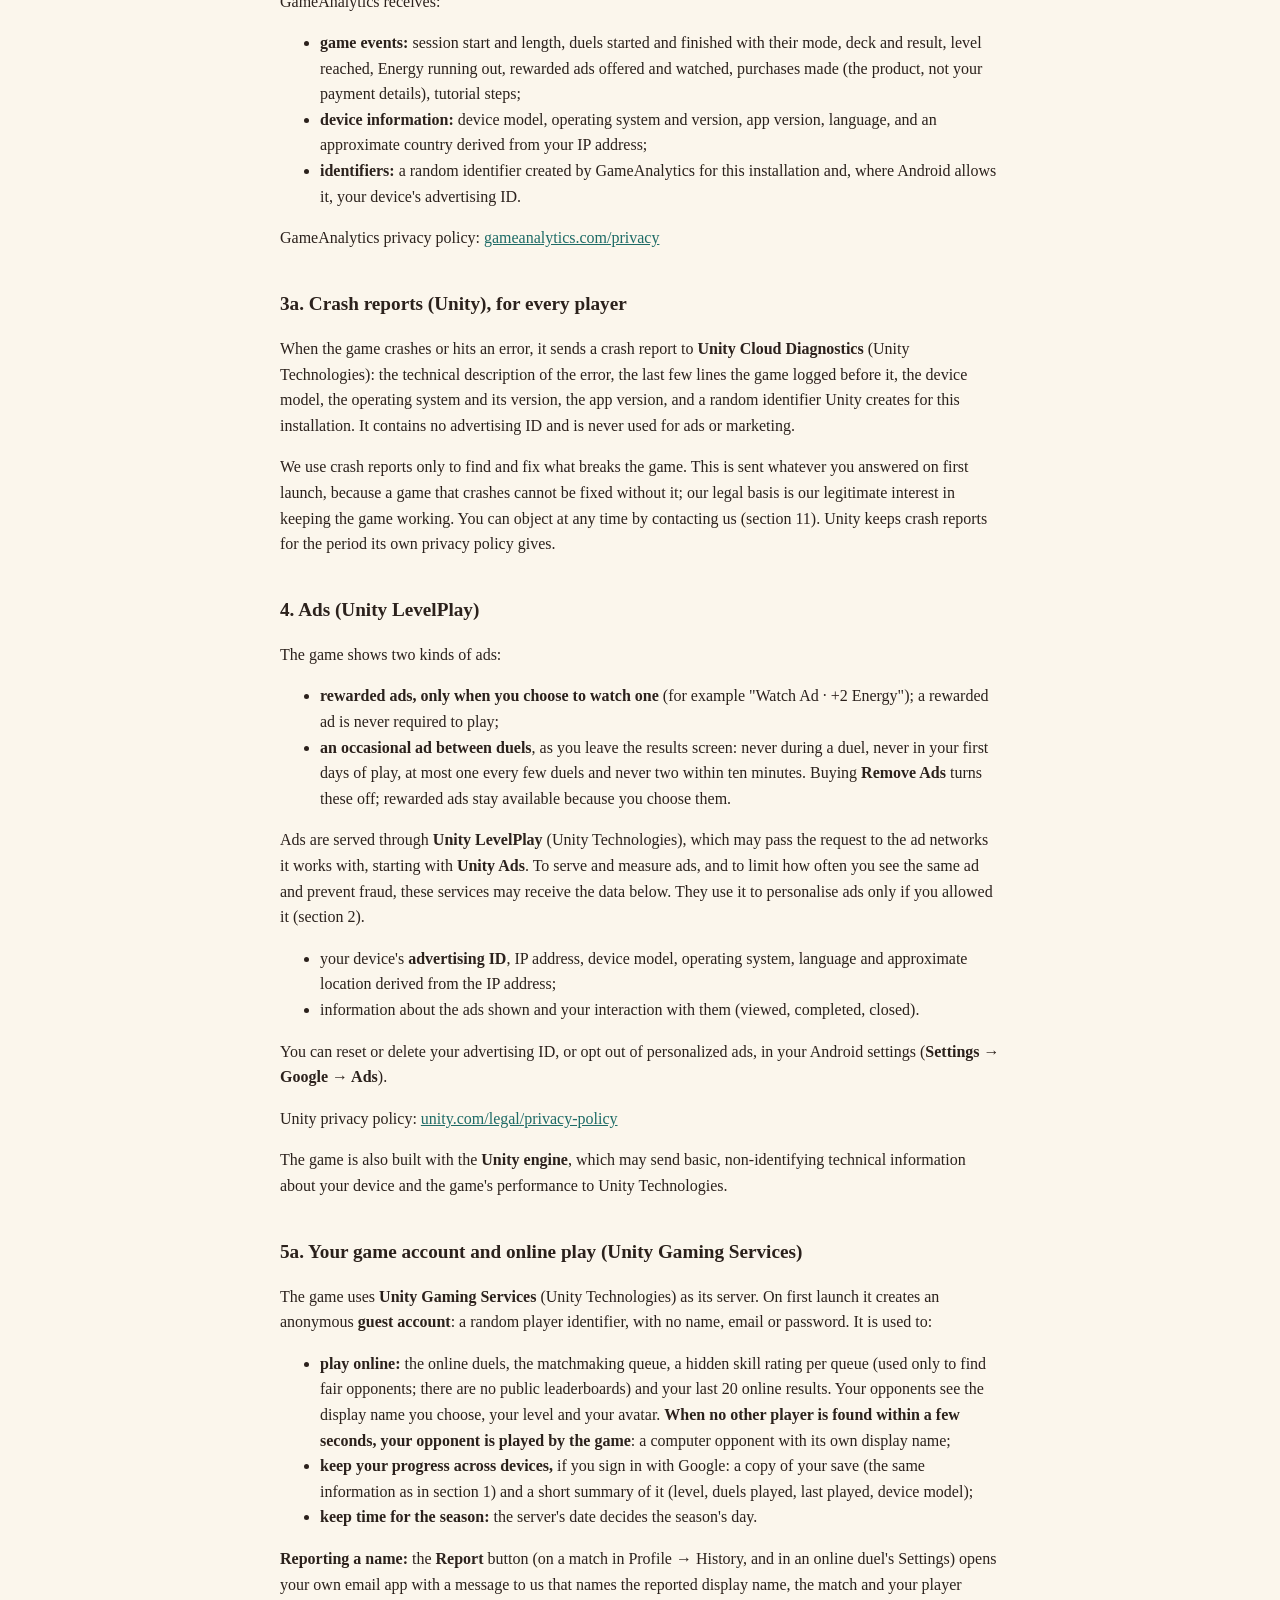
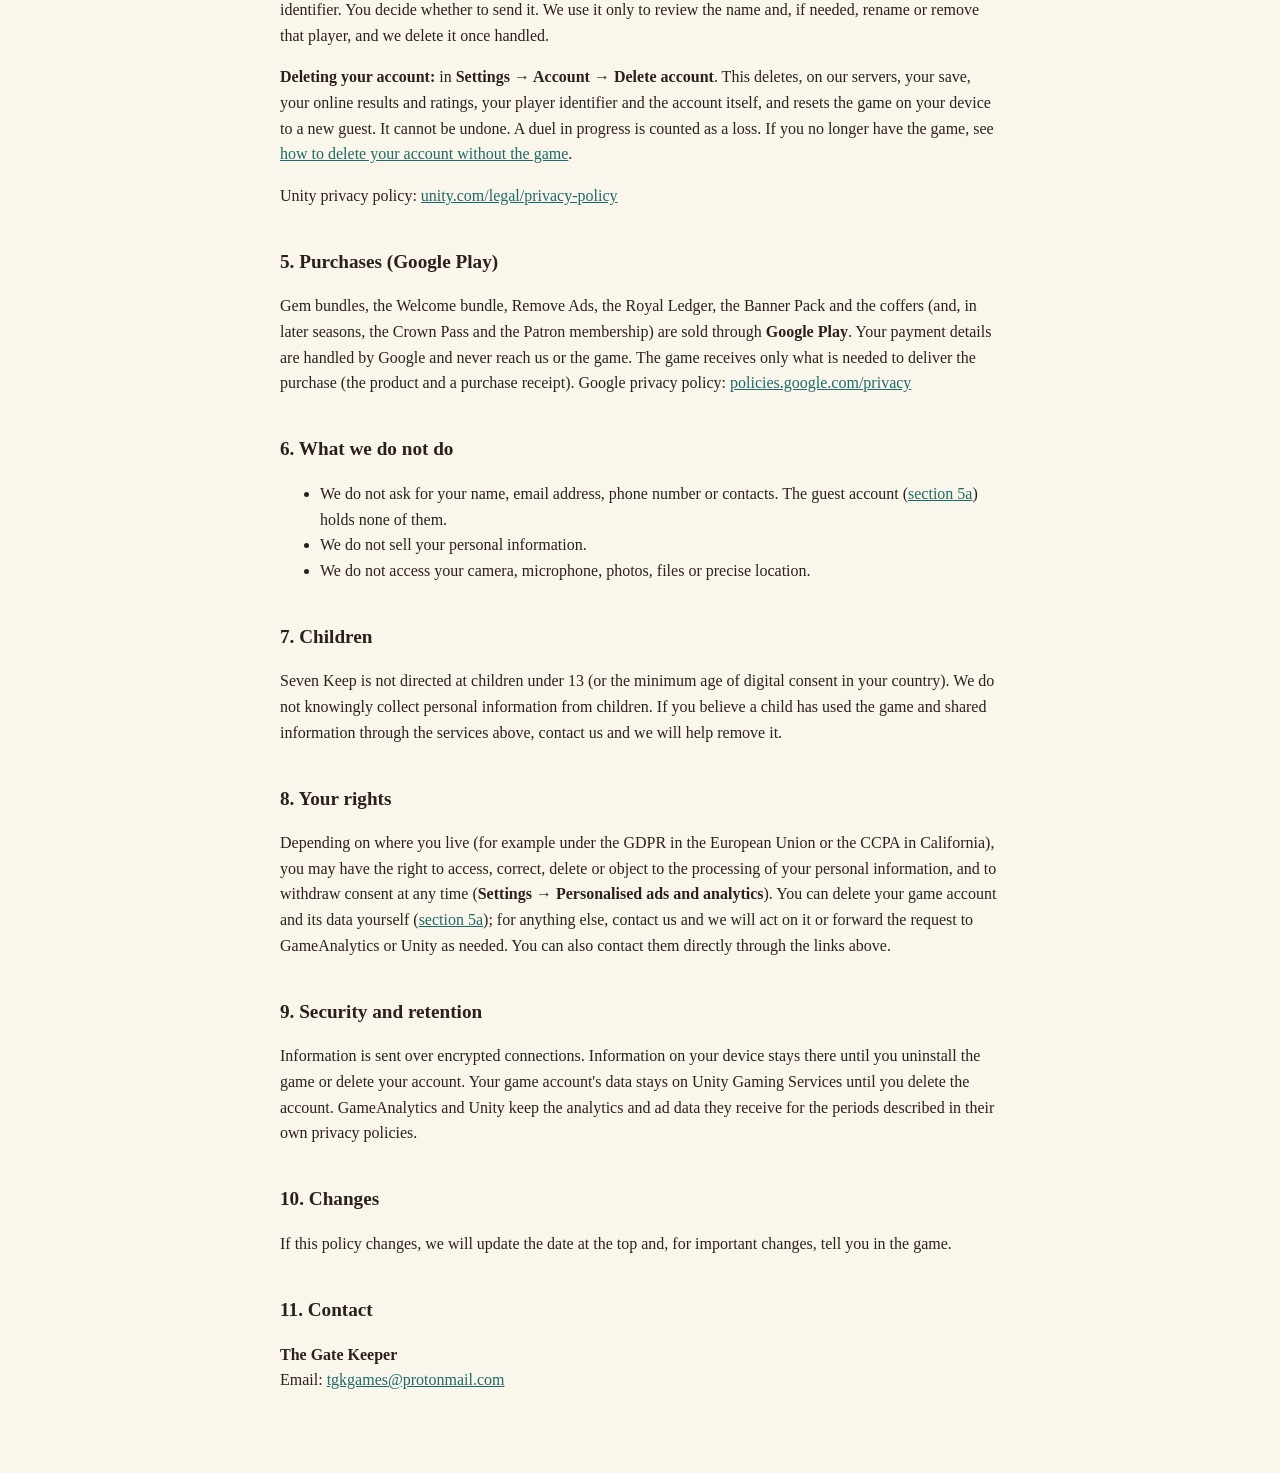
==== commit ddf75e18: "Privacy policy: crash reports for every player (§3a), reporting a name (§5a) Co-Authored-By: Claude " ====
--- a/privacy.html
+++ b/privacy.html
@@ -41,11 +41,14 @@
 <p>GameAnalytics receives:</p>
 <ul>
 <li><strong>game events:</strong> session start and length, duels started and finished with their mode, deck and result, level reached, Energy running out, rewarded ads offered and watched, purchases made (the product, not your payment details), tutorial steps;</li>
-<li><strong>error reports:</strong> when the game hits an error, a short technical description of it, to help us fix it;</li>
 <li><strong>device information:</strong> device model, operating system and version, app version, language, and an approximate country derived from your IP address;</li>
 <li><strong>identifiers:</strong> a random identifier created by GameAnalytics for this installation and, where Android allows it, your device's advertising ID.</li>
 </ul>
 <p>GameAnalytics privacy policy: <a href="https://gameanalytics.com/privacy">gameanalytics.com/privacy</a></p>
+
+<h2 id="crashes">3a. Crash reports (Unity), for every player</h2>
+<p>When the game crashes or hits an error, it sends a crash report to <strong>Unity Cloud Diagnostics</strong> (Unity Technologies): the technical description of the error, the last few lines the game logged before it, the device model, the operating system and its version, the app version, and a random identifier Unity creates for this installation. It contains no advertising ID and is never used for ads or marketing.</p>
+<p>We use crash reports only to find and fix what breaks the game. This is sent whatever you answered on first launch, because a game that crashes cannot be fixed without it; our legal basis is our legitimate interest in keeping the game working. You can object at any time by contacting us (section 11). Unity keeps crash reports for the period its own privacy policy gives.</p>
 
 <h2>4. Ads (Unity LevelPlay)</h2>
 <p>The game shows two kinds of ads:</p>
@@ -69,6 +72,7 @@
 <li><strong>keep your progress across devices,</strong> if you sign in with Google: a copy of your save (the same information as in section 1) and a short summary of it (level, duels played, last played, device model);</li>
 <li><strong>keep time for the season:</strong> the server's date decides the season's day.</li>
 </ul>
+<p><strong>Reporting a name:</strong> the <strong>Report</strong> button (on a match in Profile → History, and in an online duel's Settings) opens your own email app with a message to us that names the reported display name, the match and your player identifier. You decide whether to send it. We use it only to review the name and, if needed, rename or remove that player, and we delete it once handled.</p>
 <p><strong>Deleting your account:</strong> in <strong>Settings → Account → Delete account</strong>. This deletes, on our servers, your save, your online results and ratings, your player identifier and the account itself, and resets the game on your device to a new guest. It cannot be undone. A duel in progress is counted as a loss. If you no longer have the game, see <a href="delete-account.html">how to delete your account without the game</a>.</p>
 <p>Unity privacy policy: <a href="https://unity.com/legal/privacy-policy">unity.com/legal/privacy-policy</a></p>
 
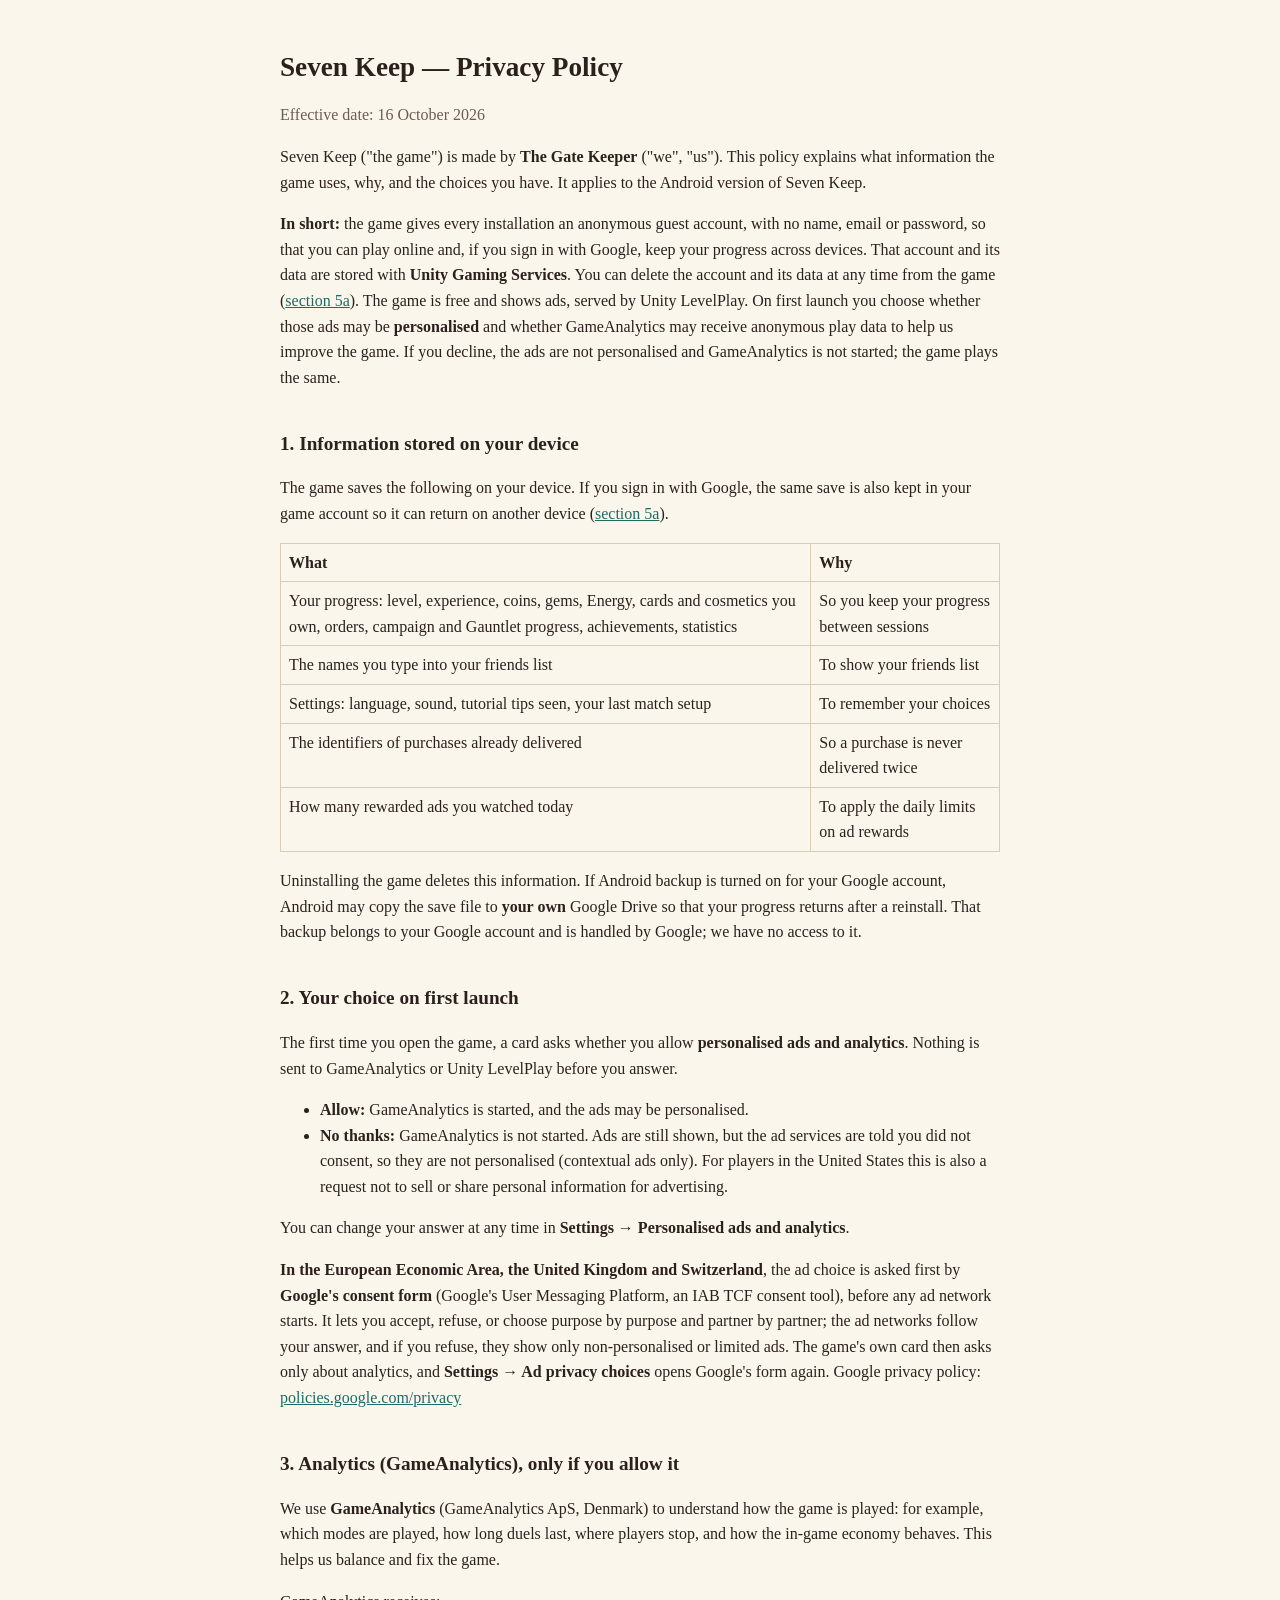
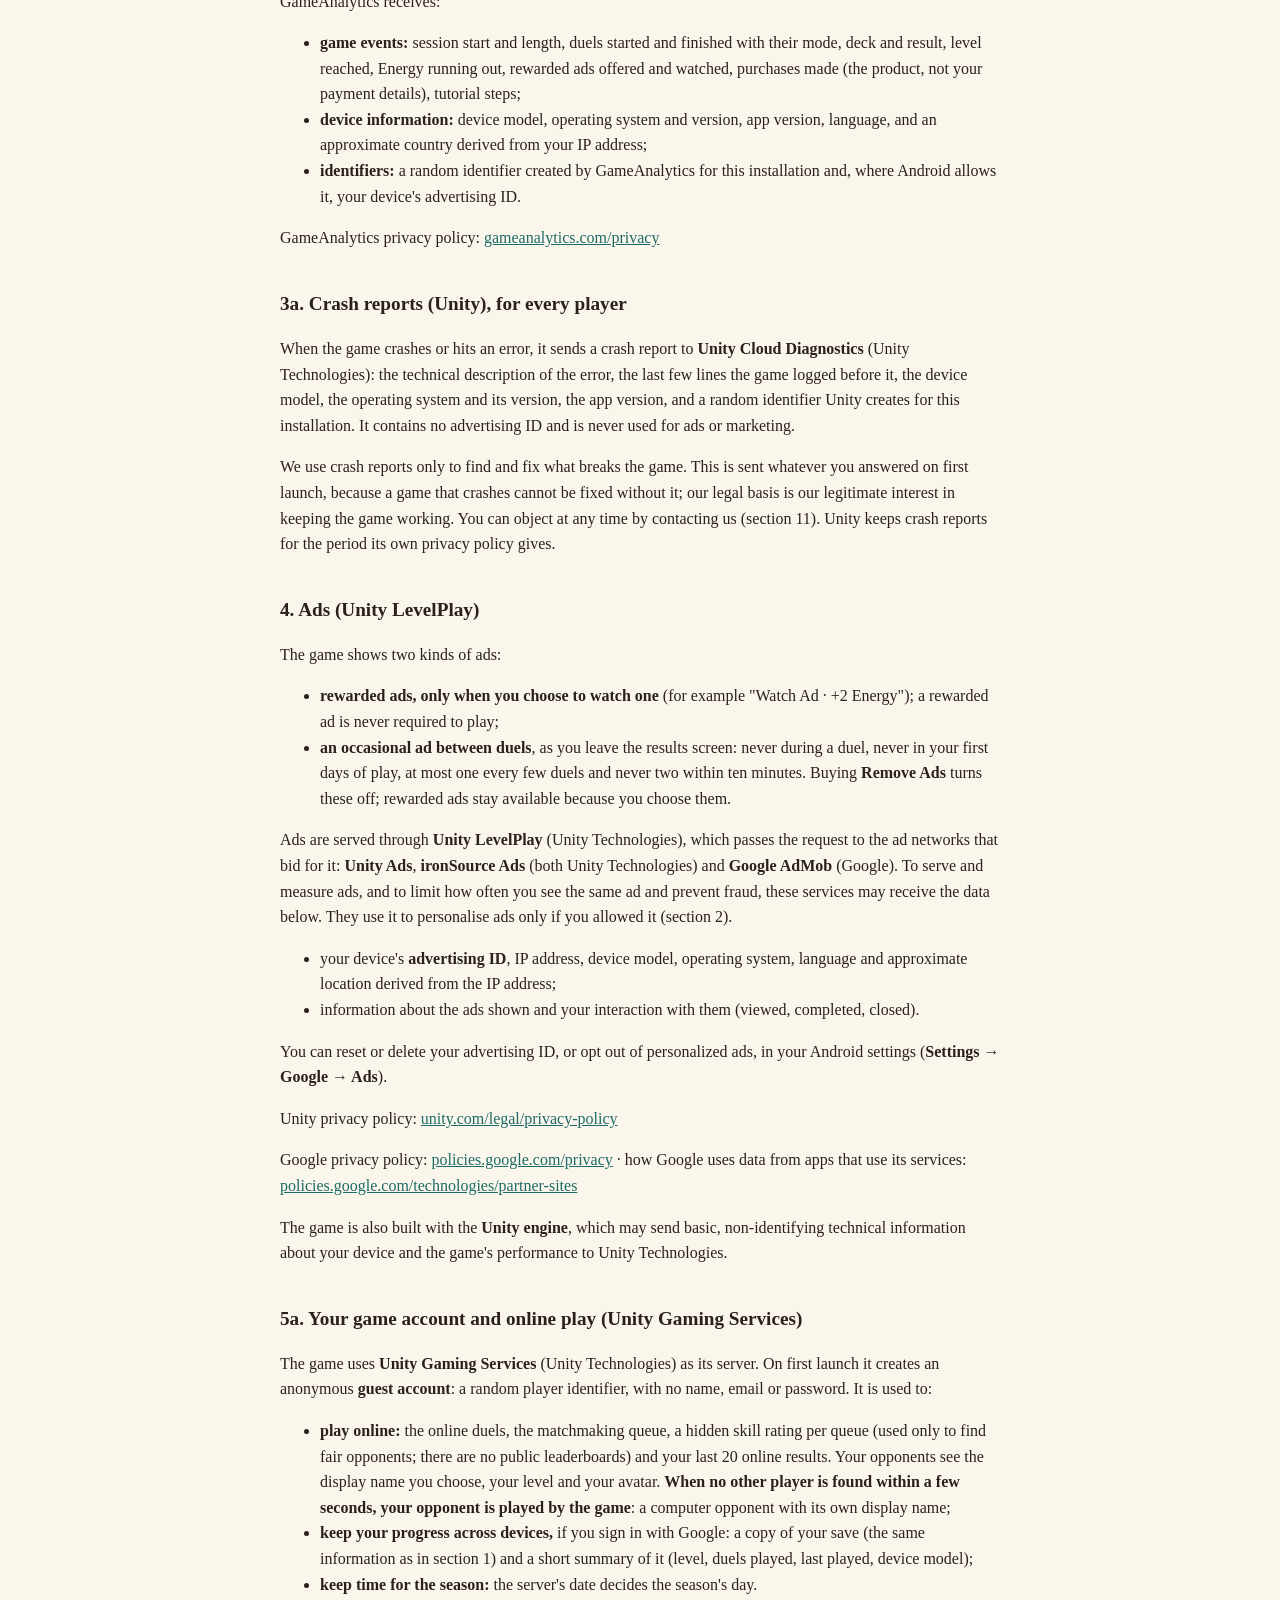
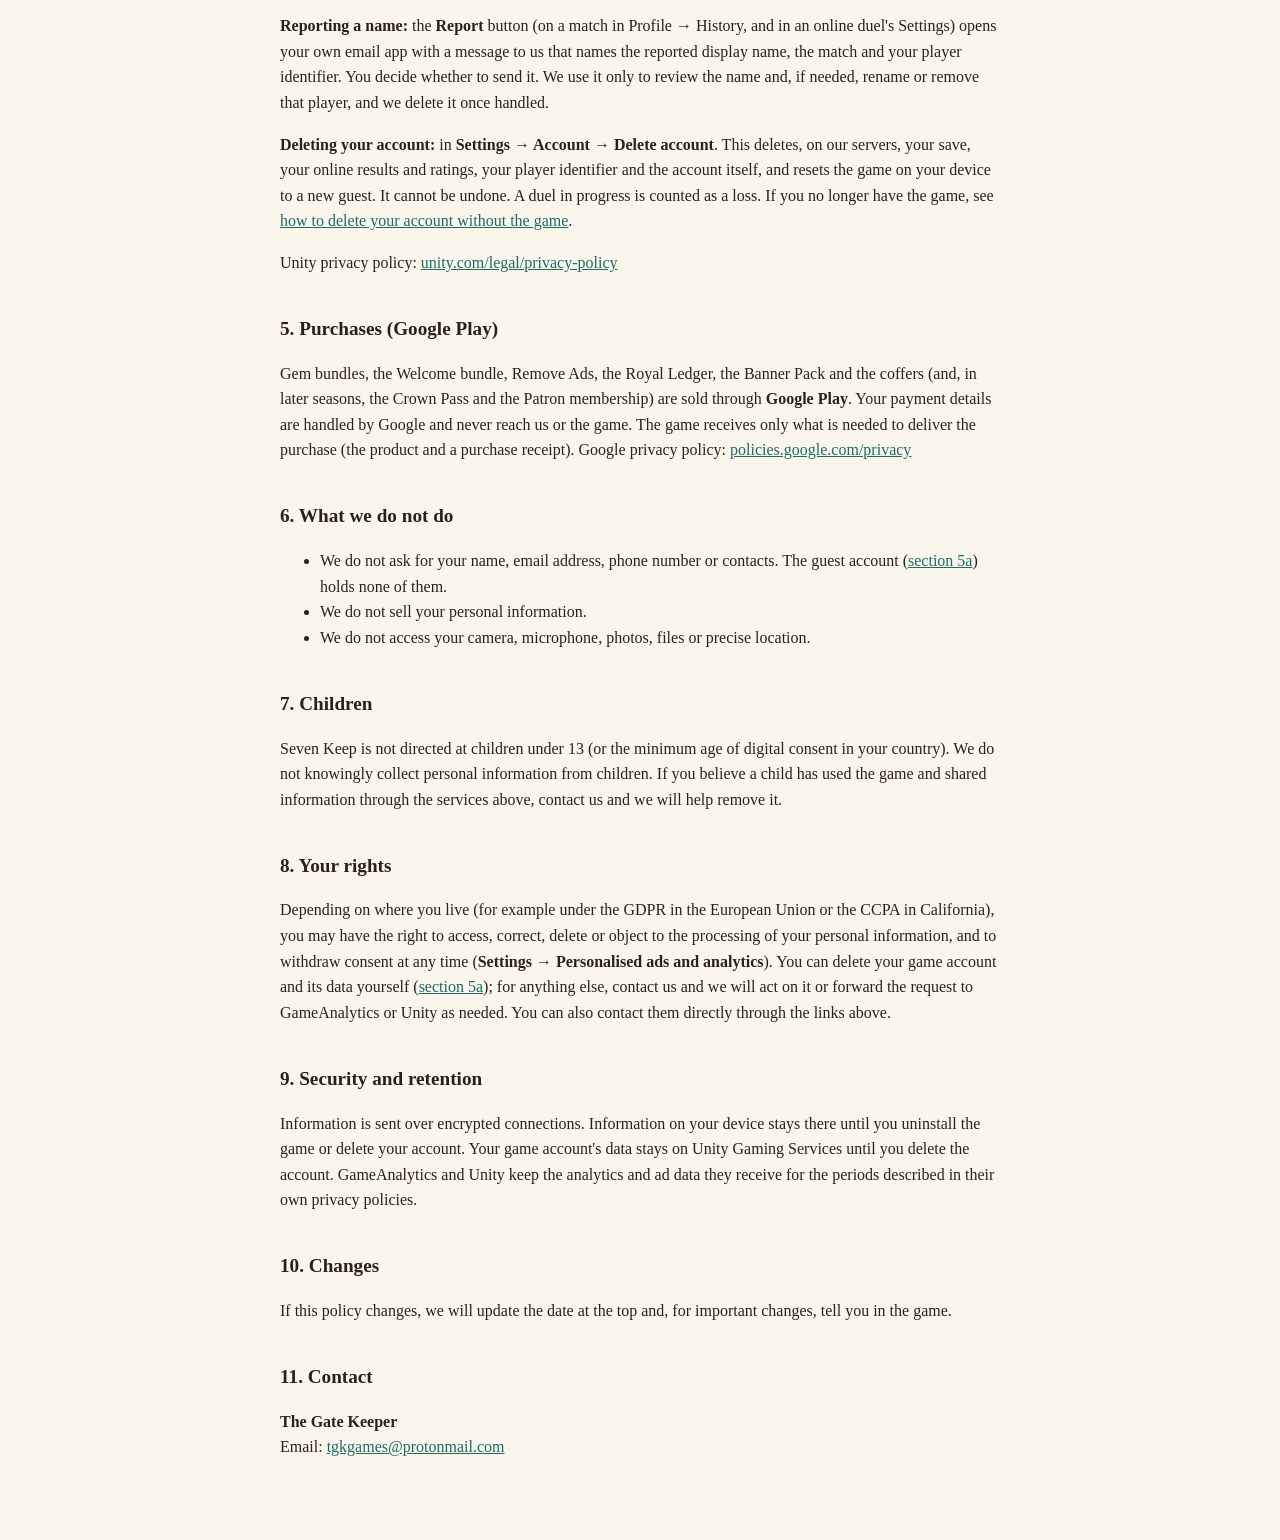
==== commit d7571c76: "Privacy policy: the ad networks by name (Unity Ads, ironSource Ads, Google AdMob)" ====
--- a/privacy.html
+++ b/privacy.html
@@ -9,7 +9,7 @@
 <body>
 <main>
 <h1>Seven Keep — Privacy Policy</h1>
-<p class="meta">Effective date: 14 October 2026</p>
+<p class="meta">Effective date: 16 October 2026</p>
 
 <p>Seven Keep ("the game") is made by <strong>The Gate Keeper</strong> ("we", "us"). This policy explains what information the game uses, why, and the choices you have. It applies to the Android version of Seven Keep.</p>
 
@@ -56,13 +56,14 @@
 <li><strong>rewarded ads, only when you choose to watch one</strong> (for example "Watch Ad · +2 Energy"); a rewarded ad is never required to play;</li>
 <li><strong>an occasional ad between duels</strong>, as you leave the results screen: never during a duel, never in your first days of play, at most one every few duels and never two within ten minutes. Buying <strong>Remove Ads</strong> turns these off; rewarded ads stay available because you choose them.</li>
 </ul>
-<p>Ads are served through <strong>Unity LevelPlay</strong> (Unity Technologies), which may pass the request to the ad networks it works with, starting with <strong>Unity Ads</strong>. To serve and measure ads, and to limit how often you see the same ad and prevent fraud, these services may receive the data below. They use it to personalise ads only if you allowed it (section 2).</p>
+<p>Ads are served through <strong>Unity LevelPlay</strong> (Unity Technologies), which passes the request to the ad networks that bid for it: <strong>Unity Ads</strong>, <strong>ironSource Ads</strong> (both Unity Technologies) and <strong>Google AdMob</strong> (Google). To serve and measure ads, and to limit how often you see the same ad and prevent fraud, these services may receive the data below. They use it to personalise ads only if you allowed it (section 2).</p>
 <ul>
 <li>your device's <strong>advertising ID</strong>, IP address, device model, operating system, language and approximate location derived from the IP address;</li>
 <li>information about the ads shown and your interaction with them (viewed, completed, closed).</li>
 </ul>
 <p>You can reset or delete your advertising ID, or opt out of personalized ads, in your Android settings (<strong>Settings → Google → Ads</strong>).</p>
 <p>Unity privacy policy: <a href="https://unity.com/legal/privacy-policy">unity.com/legal/privacy-policy</a></p>
+<p>Google privacy policy: <a href="https://policies.google.com/privacy">policies.google.com/privacy</a> · how Google uses data from apps that use its services: <a href="https://policies.google.com/technologies/partner-sites">policies.google.com/technologies/partner-sites</a></p>
 <p>The game is also built with the <strong>Unity engine</strong>, which may send basic, non-identifying technical information about your device and the game's performance to Unity Technologies.</p>
 
 <h2 id="account">5a. Your game account and online play (Unity Gaming Services)</h2>
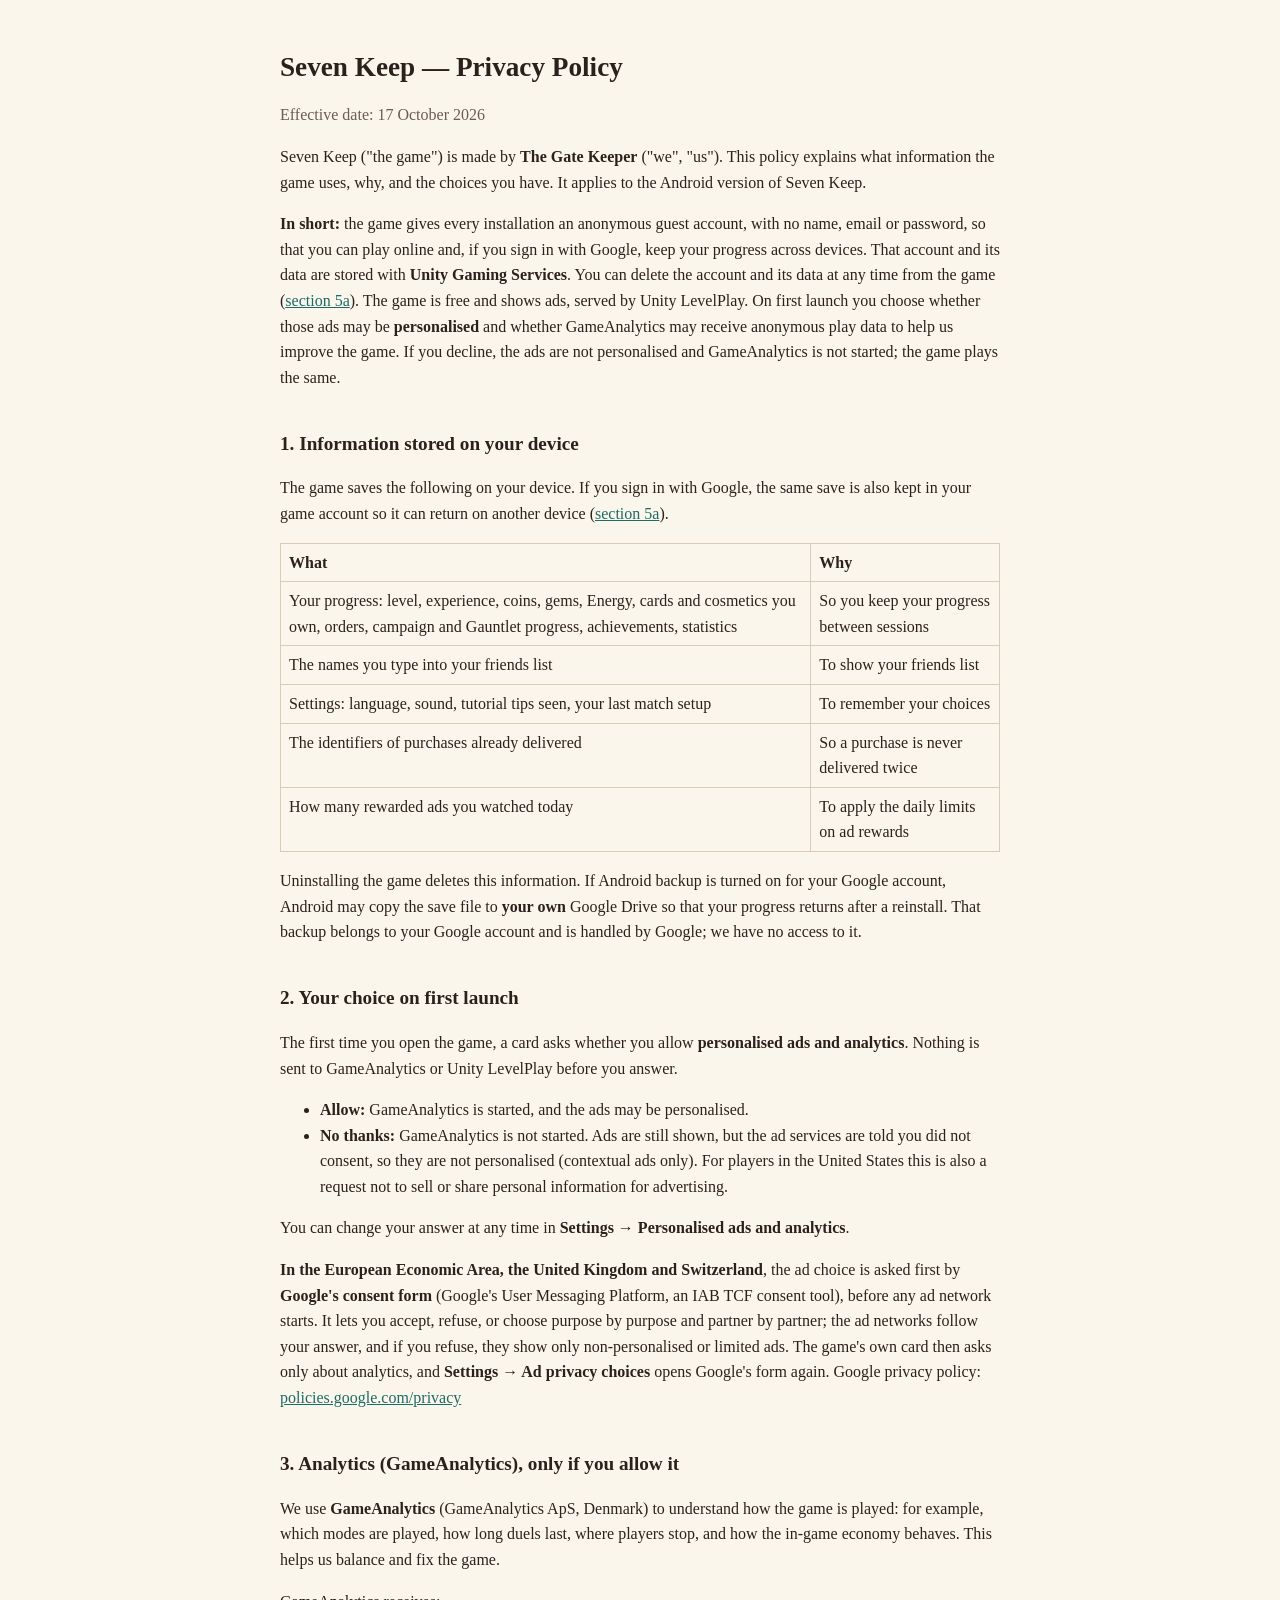
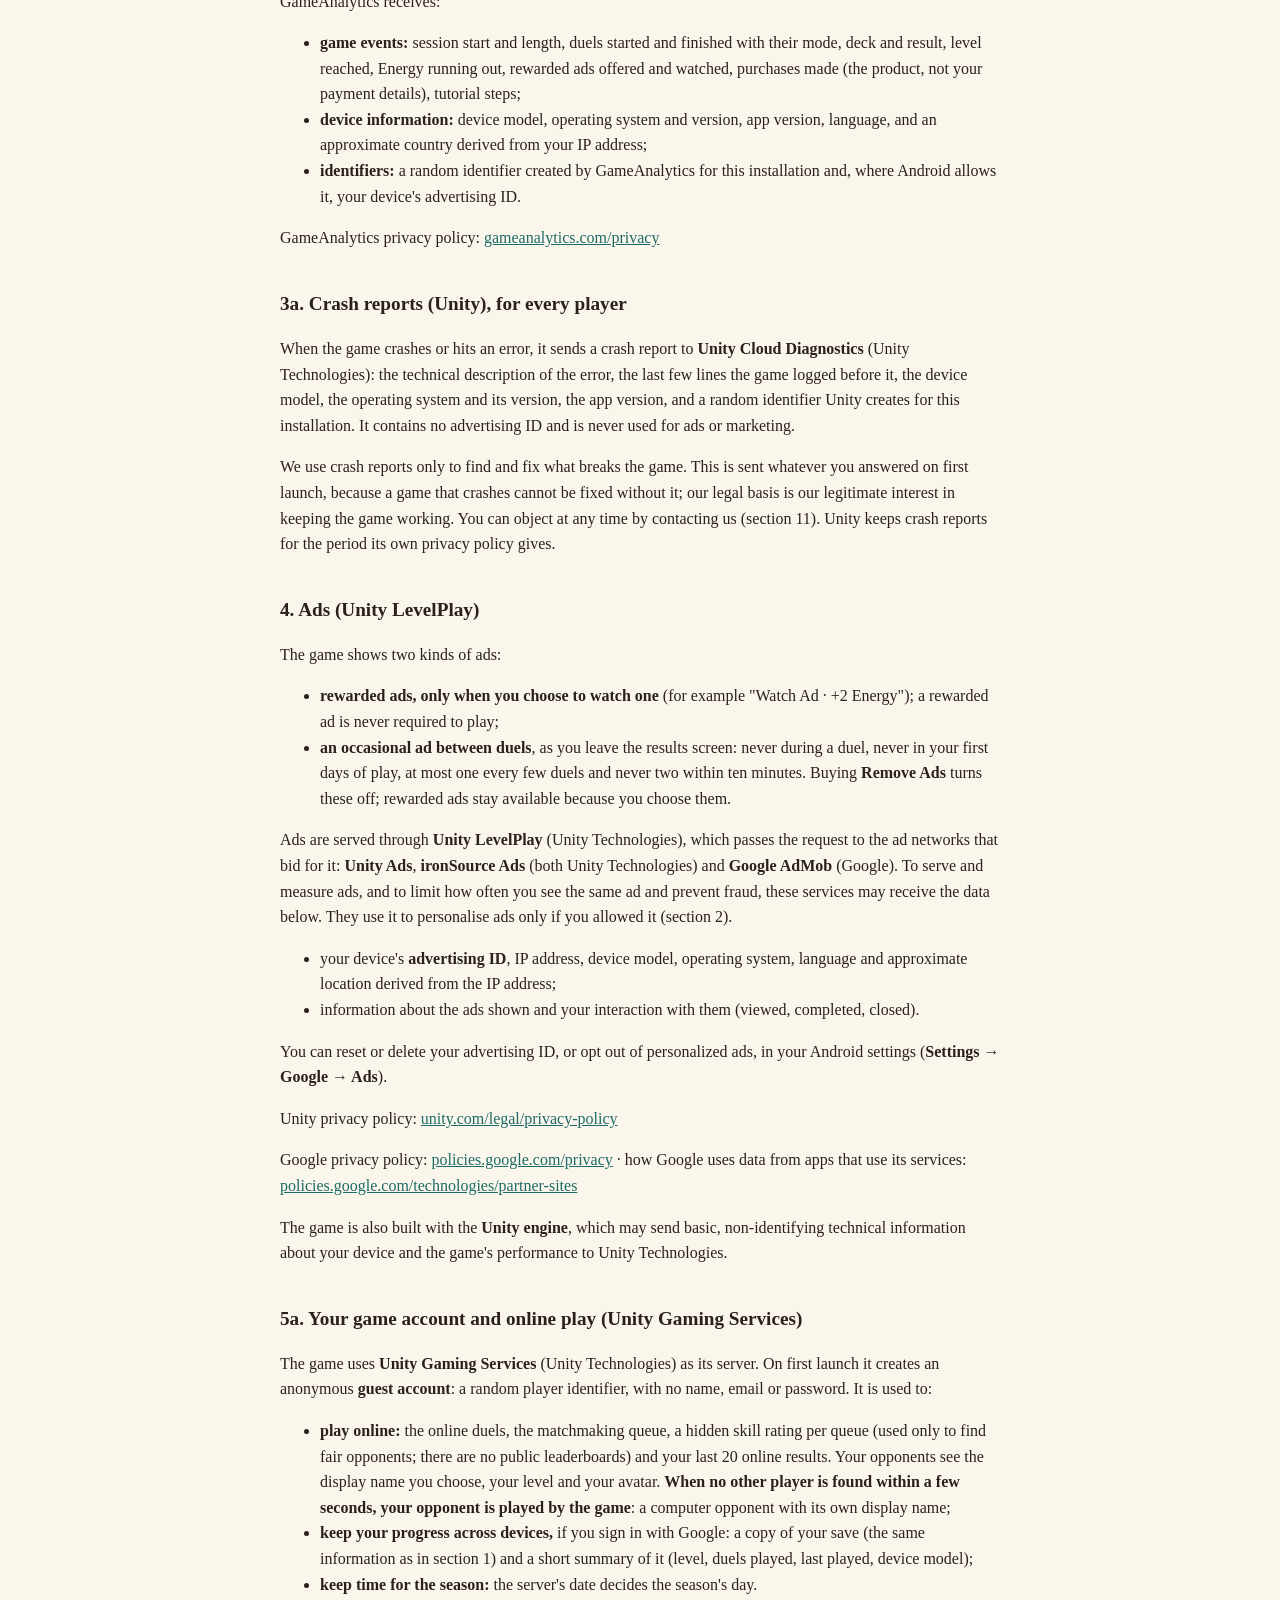
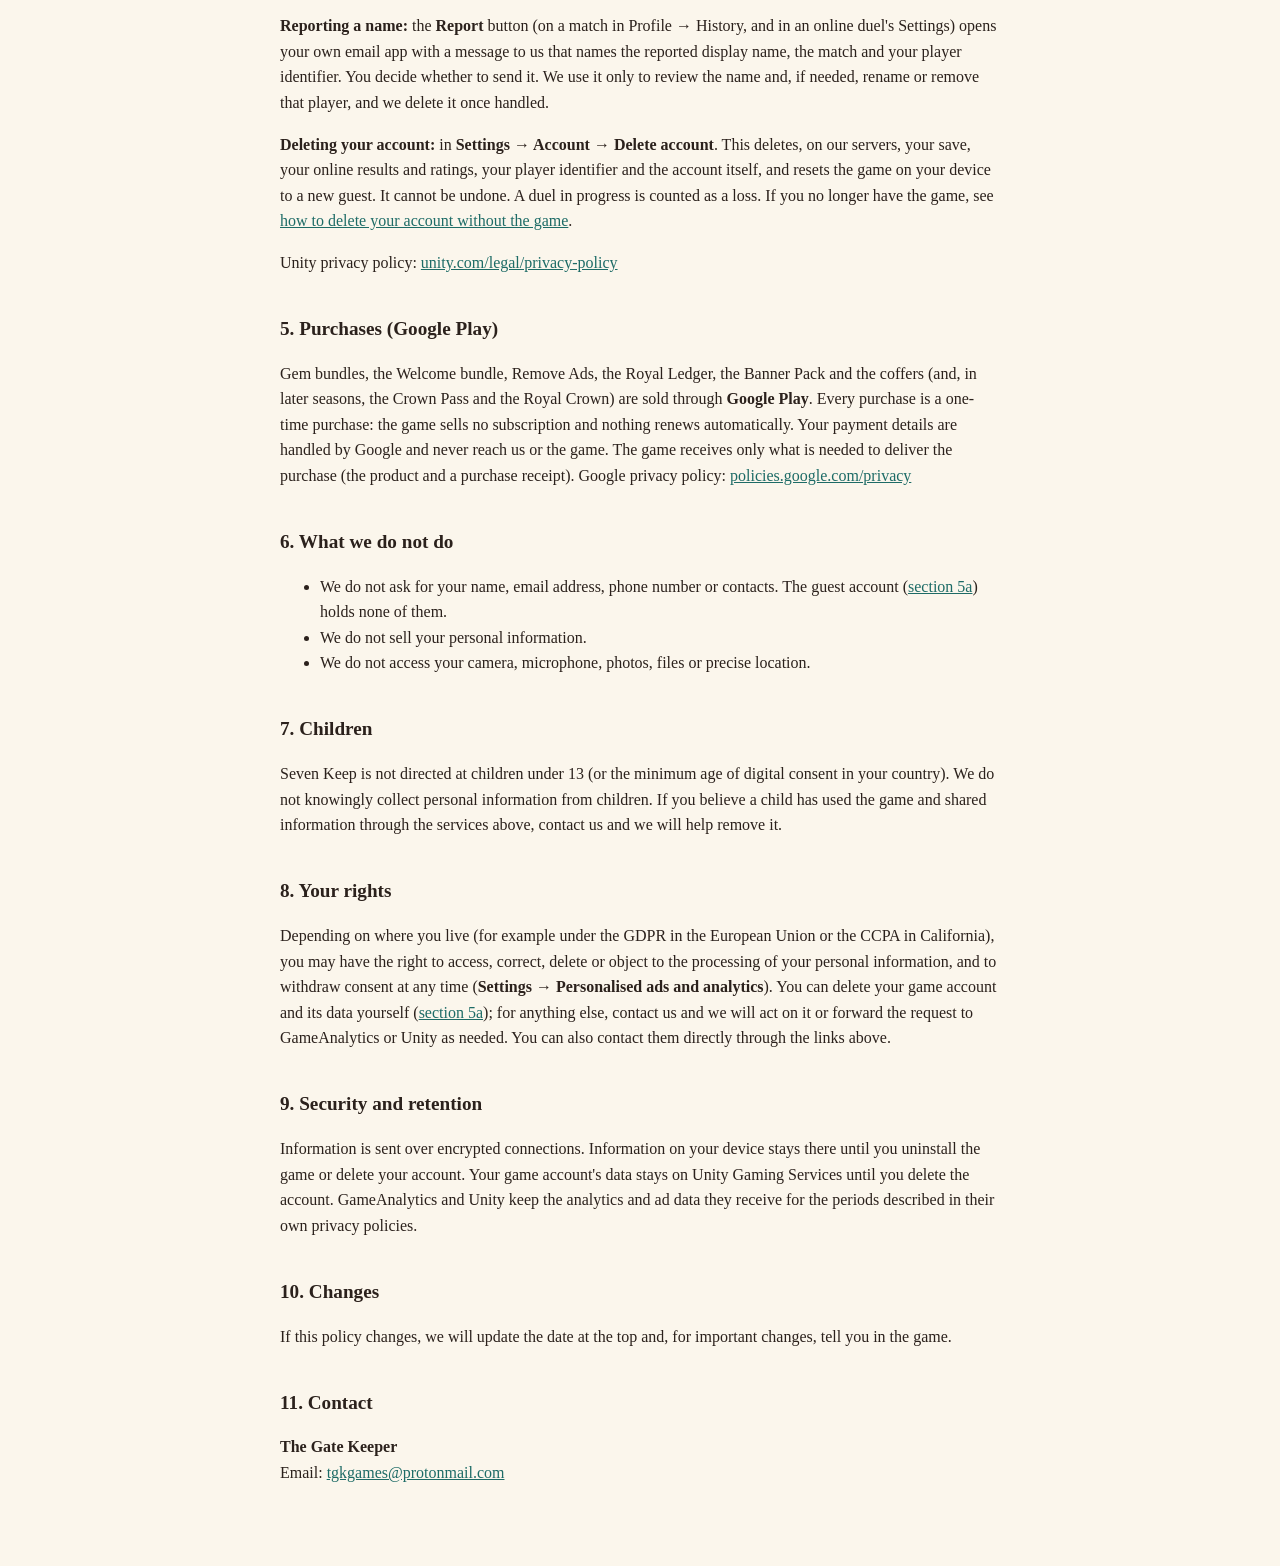
==== commit d295c2e4: "Privacy policy: every purchase is one-time, no subscription (2026-10-17) Co-Authored-By: Claude Opus" ====
--- a/privacy.html
+++ b/privacy.html
@@ -9,7 +9,7 @@
 <body>
 <main>
 <h1>Seven Keep — Privacy Policy</h1>
-<p class="meta">Effective date: 16 October 2026</p>
+<p class="meta">Effective date: 17 October 2026</p>
 
 <p>Seven Keep ("the game") is made by <strong>The Gate Keeper</strong> ("we", "us"). This policy explains what information the game uses, why, and the choices you have. It applies to the Android version of Seven Keep.</p>
 
@@ -78,7 +78,7 @@
 <p>Unity privacy policy: <a href="https://unity.com/legal/privacy-policy">unity.com/legal/privacy-policy</a></p>
 
 <h2>5. Purchases (Google Play)</h2>
-<p>Gem bundles, the Welcome bundle, Remove Ads, the Royal Ledger, the Banner Pack and the coffers (and, in later seasons, the Crown Pass and the Patron membership) are sold through <strong>Google Play</strong>. Your payment details are handled by Google and never reach us or the game. The game receives only what is needed to deliver the purchase (the product and a purchase receipt). Google privacy policy: <a href="https://policies.google.com/privacy">policies.google.com/privacy</a></p>
+<p>Gem bundles, the Welcome bundle, Remove Ads, the Royal Ledger, the Banner Pack and the coffers (and, in later seasons, the Crown Pass and the Royal Crown) are sold through <strong>Google Play</strong>. Every purchase is a one-time purchase: the game sells no subscription and nothing renews automatically. Your payment details are handled by Google and never reach us or the game. The game receives only what is needed to deliver the purchase (the product and a purchase receipt). Google privacy policy: <a href="https://policies.google.com/privacy">policies.google.com/privacy</a></p>
 
 <h2>6. What we do not do</h2>
 <ul>
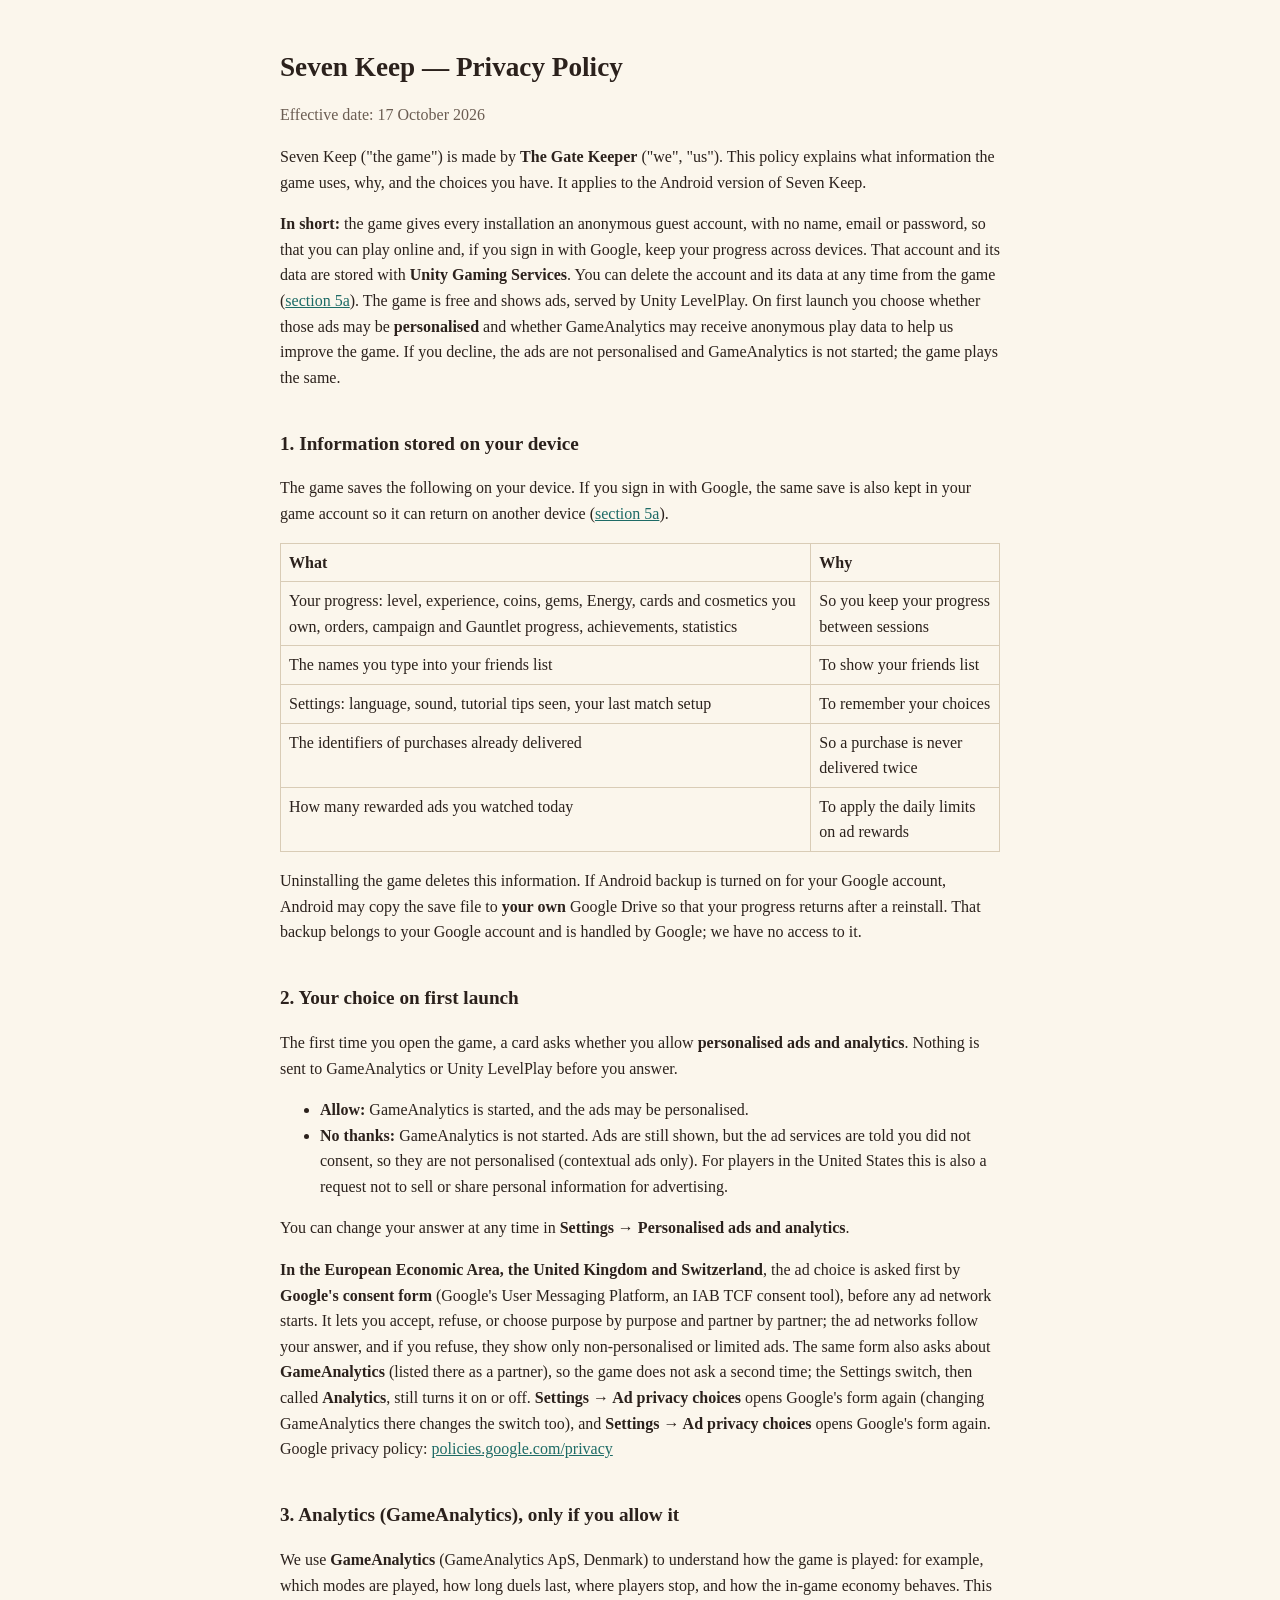
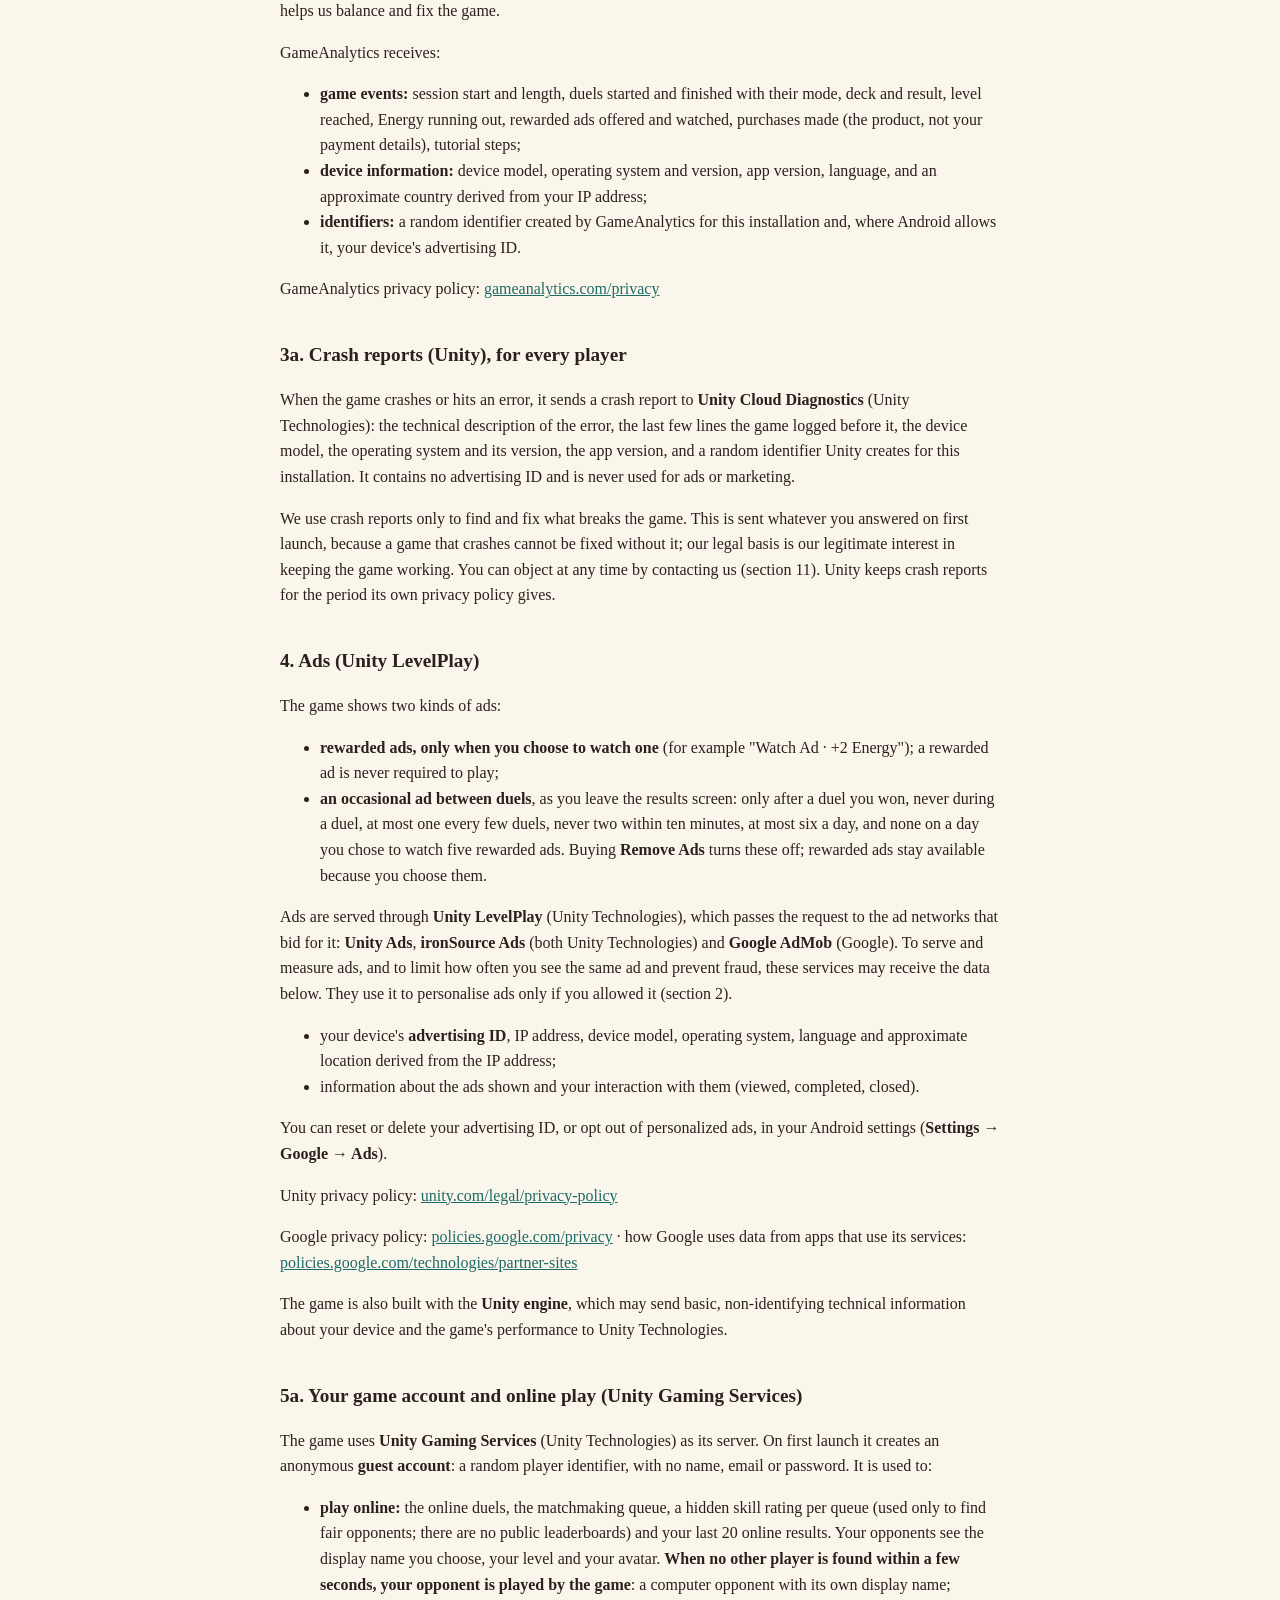
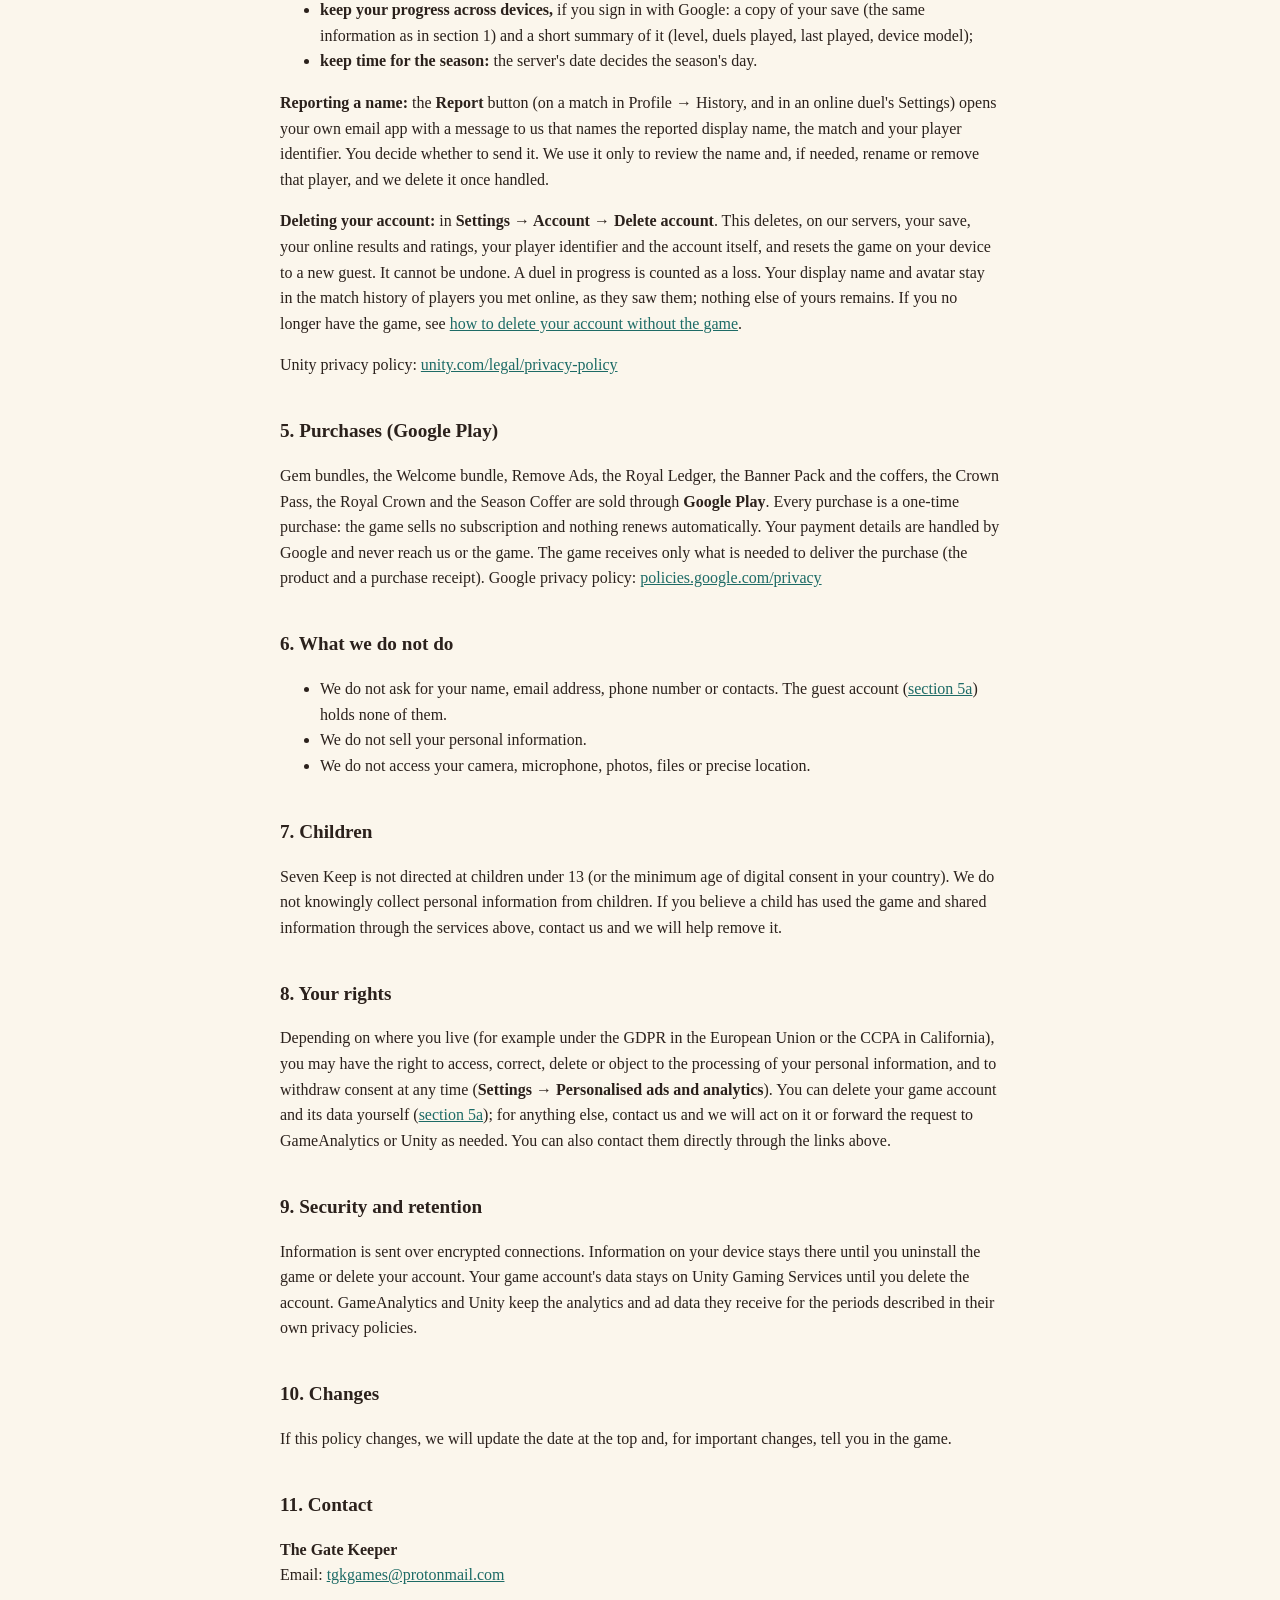
==== commit 89cd396c: "Revise privacy policy for clarity and completeness Updated privacy policy details regarding ad choic" ====
--- a/privacy.html
+++ b/privacy.html
@@ -34,7 +34,7 @@
 <li><strong>No thanks:</strong> GameAnalytics is not started. Ads are still shown, but the ad services are told you did not consent, so they are not personalised (contextual ads only). For players in the United States this is also a request not to sell or share personal information for advertising.</li>
 </ul>
 <p>You can change your answer at any time in <strong>Settings → Personalised ads and analytics</strong>.</p>
-<p><strong>In the European Economic Area, the United Kingdom and Switzerland</strong>, the ad choice is asked first by <strong>Google's consent form</strong> (Google's User Messaging Platform, an IAB TCF consent tool), before any ad network starts. It lets you accept, refuse, or choose purpose by purpose and partner by partner; the ad networks follow your answer, and if you refuse, they show only non-personalised or limited ads. The game's own card then asks only about analytics, and <strong>Settings → Ad privacy choices</strong> opens Google's form again. Google privacy policy: <a href="https://policies.google.com/privacy">policies.google.com/privacy</a></p>
+<p><strong>In the European Economic Area, the United Kingdom and Switzerland</strong>, the ad choice is asked first by <strong>Google's consent form</strong> (Google's User Messaging Platform, an IAB TCF consent tool), before any ad network starts. It lets you accept, refuse, or choose purpose by purpose and partner by partner; the ad networks follow your answer, and if you refuse, they show only non-personalised or limited ads. The same form also asks about <strong>GameAnalytics</strong> (listed there as a partner), so the game does not ask a second time; the Settings switch, then called <strong>Analytics</strong>, still turns it on or off. <strong>Settings → Ad privacy choices</strong> opens Google's form again (changing GameAnalytics there changes the switch too), and <strong>Settings → Ad privacy choices</strong> opens Google's form again. Google privacy policy: <a href="https://policies.google.com/privacy">policies.google.com/privacy</a></p>
 
 <h2>3. Analytics (GameAnalytics), only if you allow it</h2>
 <p>We use <strong>GameAnalytics</strong> (GameAnalytics ApS, Denmark) to understand how the game is played: for example, which modes are played, how long duels last, where players stop, and how the in-game economy behaves. This helps us balance and fix the game.</p>
@@ -54,7 +54,7 @@
 <p>The game shows two kinds of ads:</p>
 <ul>
 <li><strong>rewarded ads, only when you choose to watch one</strong> (for example "Watch Ad · +2 Energy"); a rewarded ad is never required to play;</li>
-<li><strong>an occasional ad between duels</strong>, as you leave the results screen: never during a duel, never in your first days of play, at most one every few duels and never two within ten minutes. Buying <strong>Remove Ads</strong> turns these off; rewarded ads stay available because you choose them.</li>
+<li><strong>an occasional ad between duels</strong>, as you leave the results screen: only after a duel you won, never during a duel, at most one every few duels, never two within ten minutes, at most six a day, and none on a day you chose to watch five rewarded ads. Buying <strong>Remove Ads</strong> turns these off; rewarded ads stay available because you choose them.</li>
 </ul>
 <p>Ads are served through <strong>Unity LevelPlay</strong> (Unity Technologies), which passes the request to the ad networks that bid for it: <strong>Unity Ads</strong>, <strong>ironSource Ads</strong> (both Unity Technologies) and <strong>Google AdMob</strong> (Google). To serve and measure ads, and to limit how often you see the same ad and prevent fraud, these services may receive the data below. They use it to personalise ads only if you allowed it (section 2).</p>
 <ul>
@@ -74,11 +74,11 @@
 <li><strong>keep time for the season:</strong> the server's date decides the season's day.</li>
 </ul>
 <p><strong>Reporting a name:</strong> the <strong>Report</strong> button (on a match in Profile → History, and in an online duel's Settings) opens your own email app with a message to us that names the reported display name, the match and your player identifier. You decide whether to send it. We use it only to review the name and, if needed, rename or remove that player, and we delete it once handled.</p>
-<p><strong>Deleting your account:</strong> in <strong>Settings → Account → Delete account</strong>. This deletes, on our servers, your save, your online results and ratings, your player identifier and the account itself, and resets the game on your device to a new guest. It cannot be undone. A duel in progress is counted as a loss. If you no longer have the game, see <a href="delete-account.html">how to delete your account without the game</a>.</p>
+<p><strong>Deleting your account:</strong> in <strong>Settings → Account → Delete account</strong>. This deletes, on our servers, your save, your online results and ratings, your player identifier and the account itself, and resets the game on your device to a new guest. It cannot be undone. A duel in progress is counted as a loss. Your display name and avatar stay in the match history of players you met online, as they saw them; nothing else of yours remains. If you no longer have the game, see <a href="delete-account.html">how to delete your account without the game</a>.</p>
 <p>Unity privacy policy: <a href="https://unity.com/legal/privacy-policy">unity.com/legal/privacy-policy</a></p>
 
 <h2>5. Purchases (Google Play)</h2>
-<p>Gem bundles, the Welcome bundle, Remove Ads, the Royal Ledger, the Banner Pack and the coffers (and, in later seasons, the Crown Pass and the Royal Crown) are sold through <strong>Google Play</strong>. Every purchase is a one-time purchase: the game sells no subscription and nothing renews automatically. Your payment details are handled by Google and never reach us or the game. The game receives only what is needed to deliver the purchase (the product and a purchase receipt). Google privacy policy: <a href="https://policies.google.com/privacy">policies.google.com/privacy</a></p>
+<p>Gem bundles, the Welcome bundle, Remove Ads, the Royal Ledger, the Banner Pack and the coffers, the Crown Pass, the Royal Crown and the Season Coffer are sold through <strong>Google Play</strong>. Every purchase is a one-time purchase: the game sells no subscription and nothing renews automatically. Your payment details are handled by Google and never reach us or the game. The game receives only what is needed to deliver the purchase (the product and a purchase receipt). Google privacy policy: <a href="https://policies.google.com/privacy">policies.google.com/privacy</a></p>
 
 <h2>6. What we do not do</h2>
 <ul>
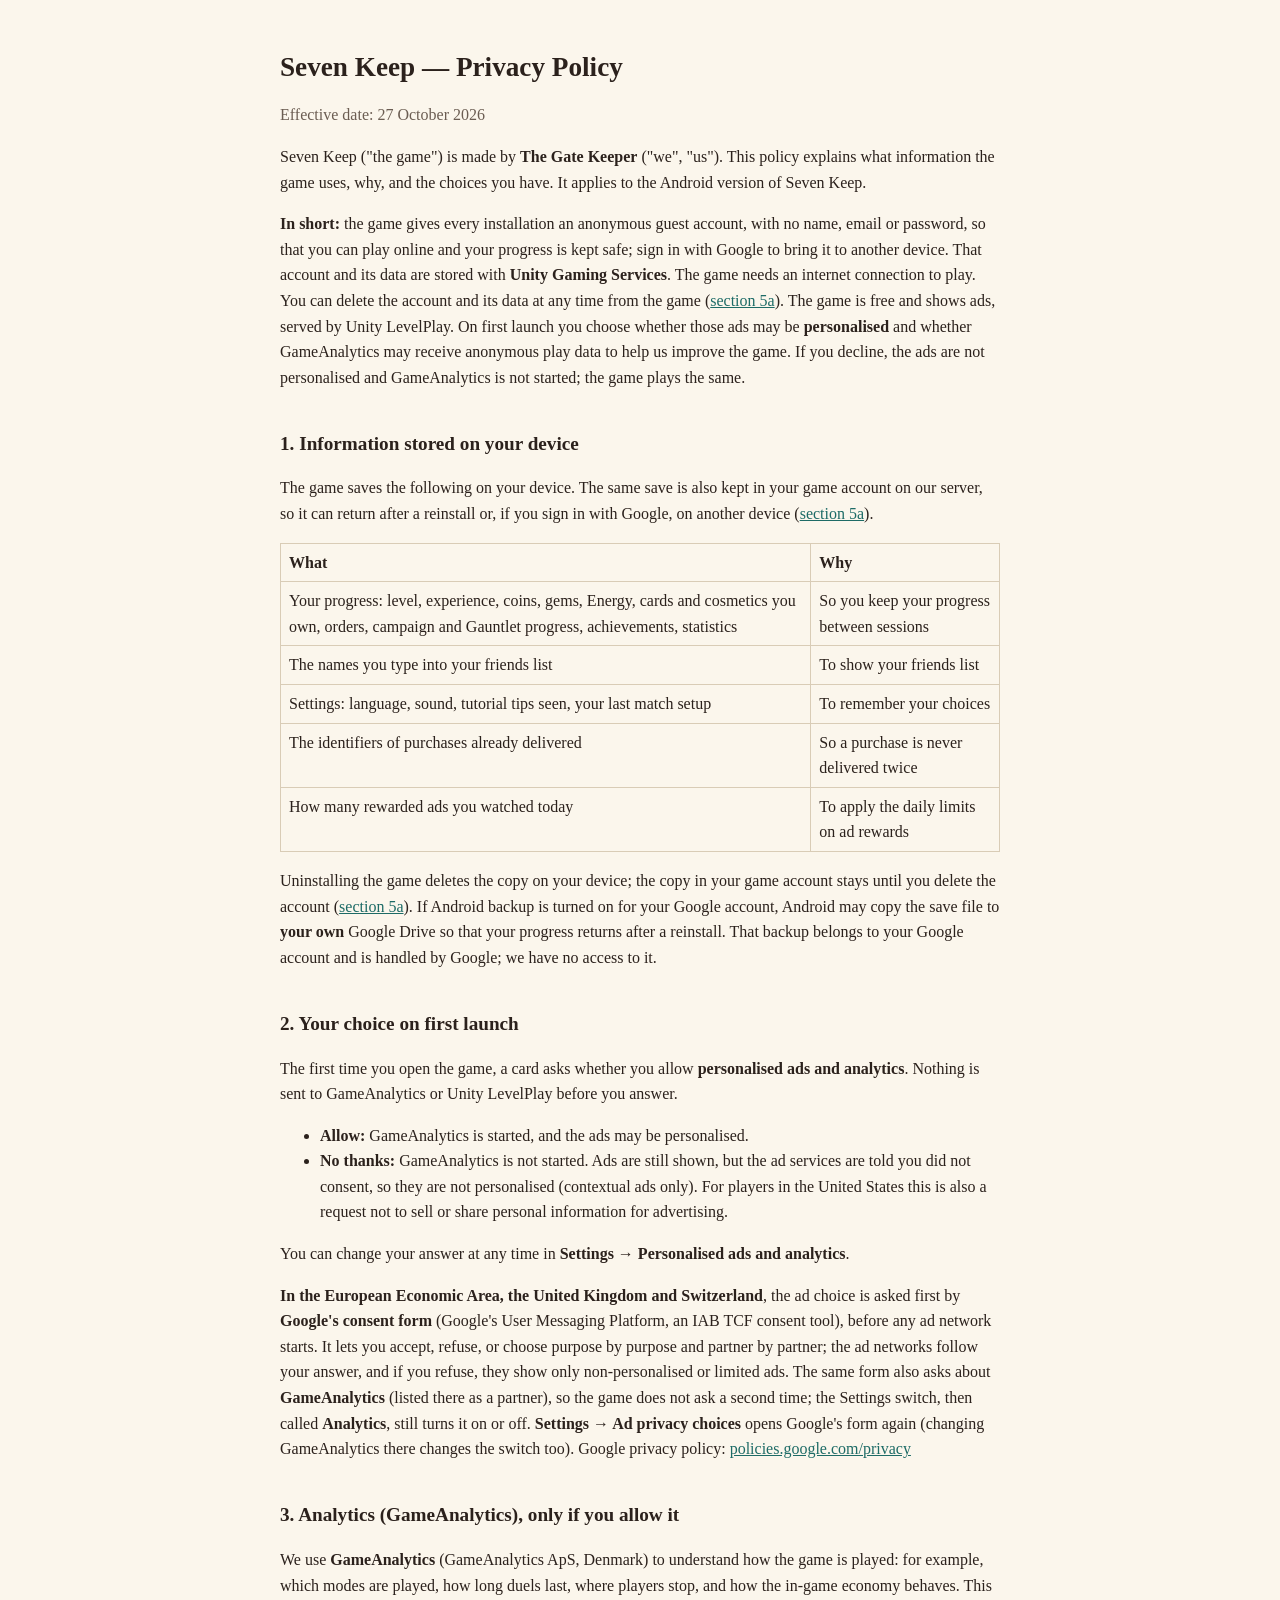
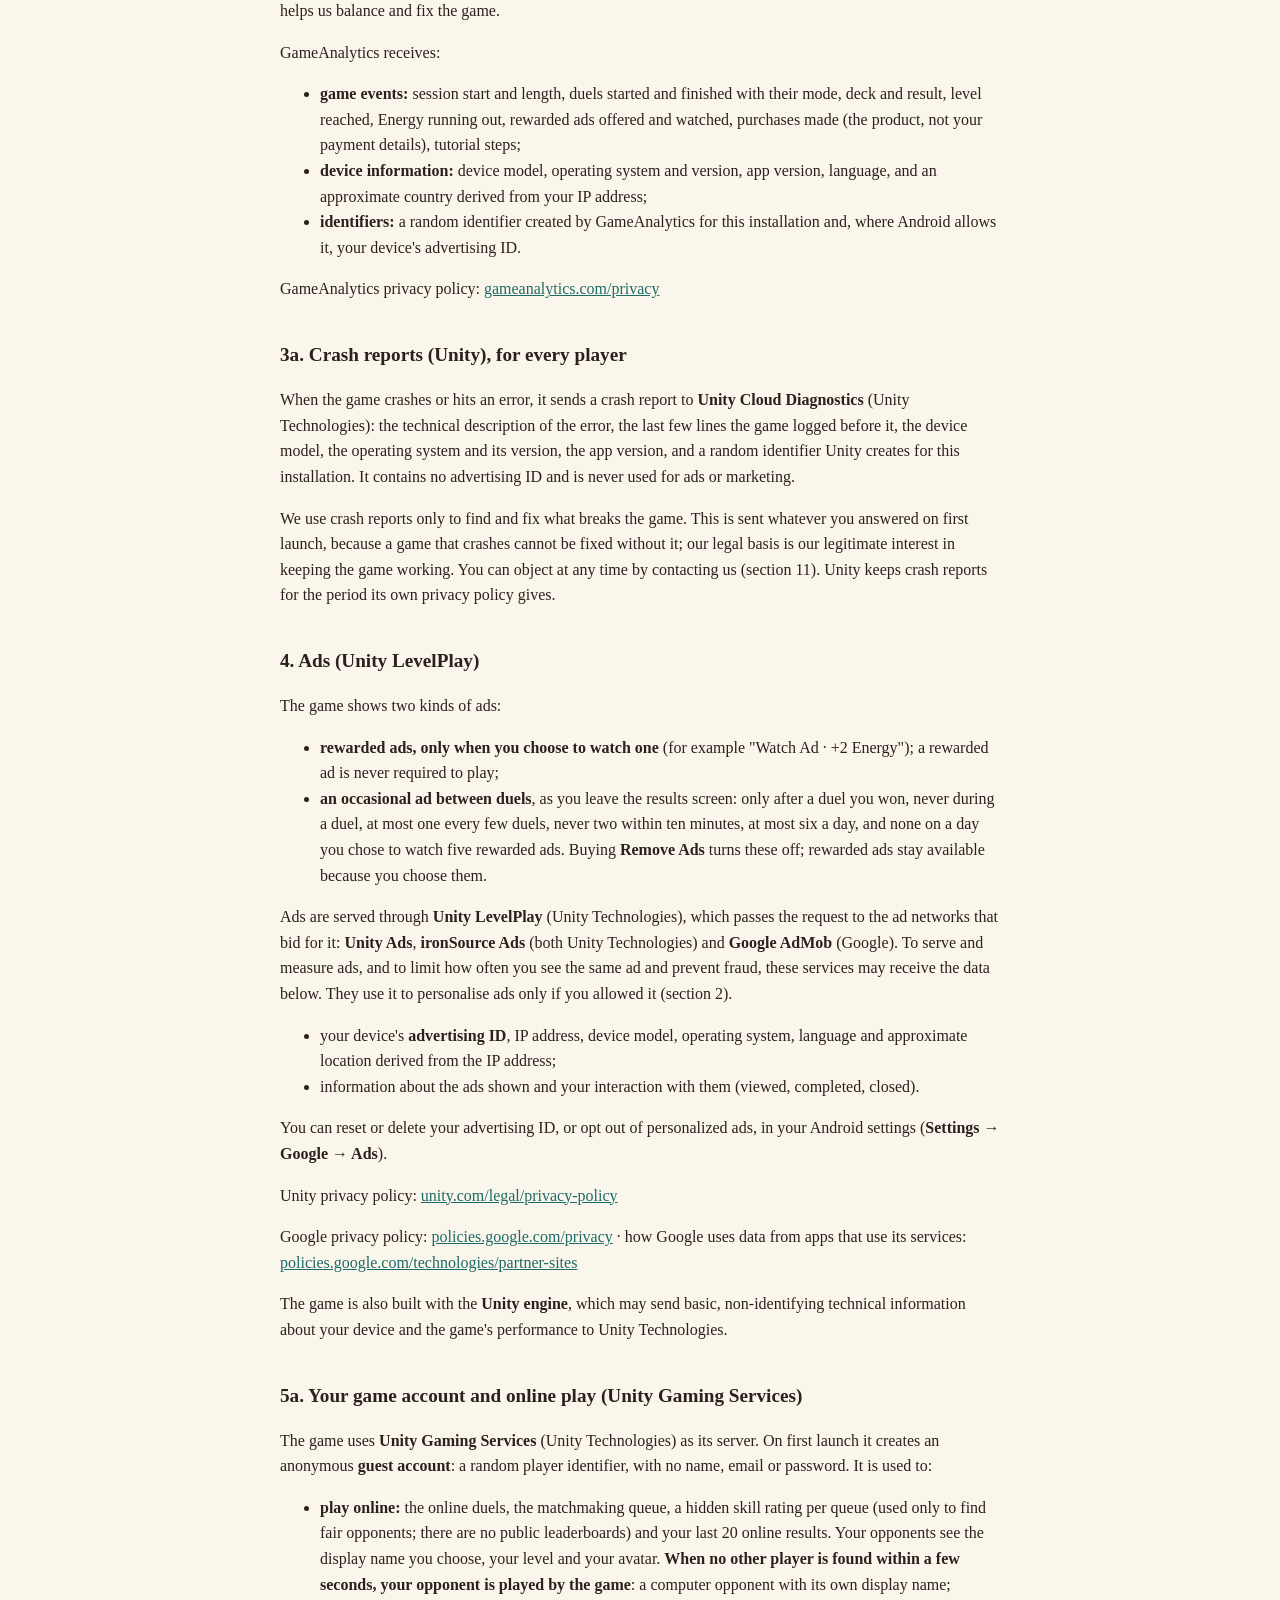
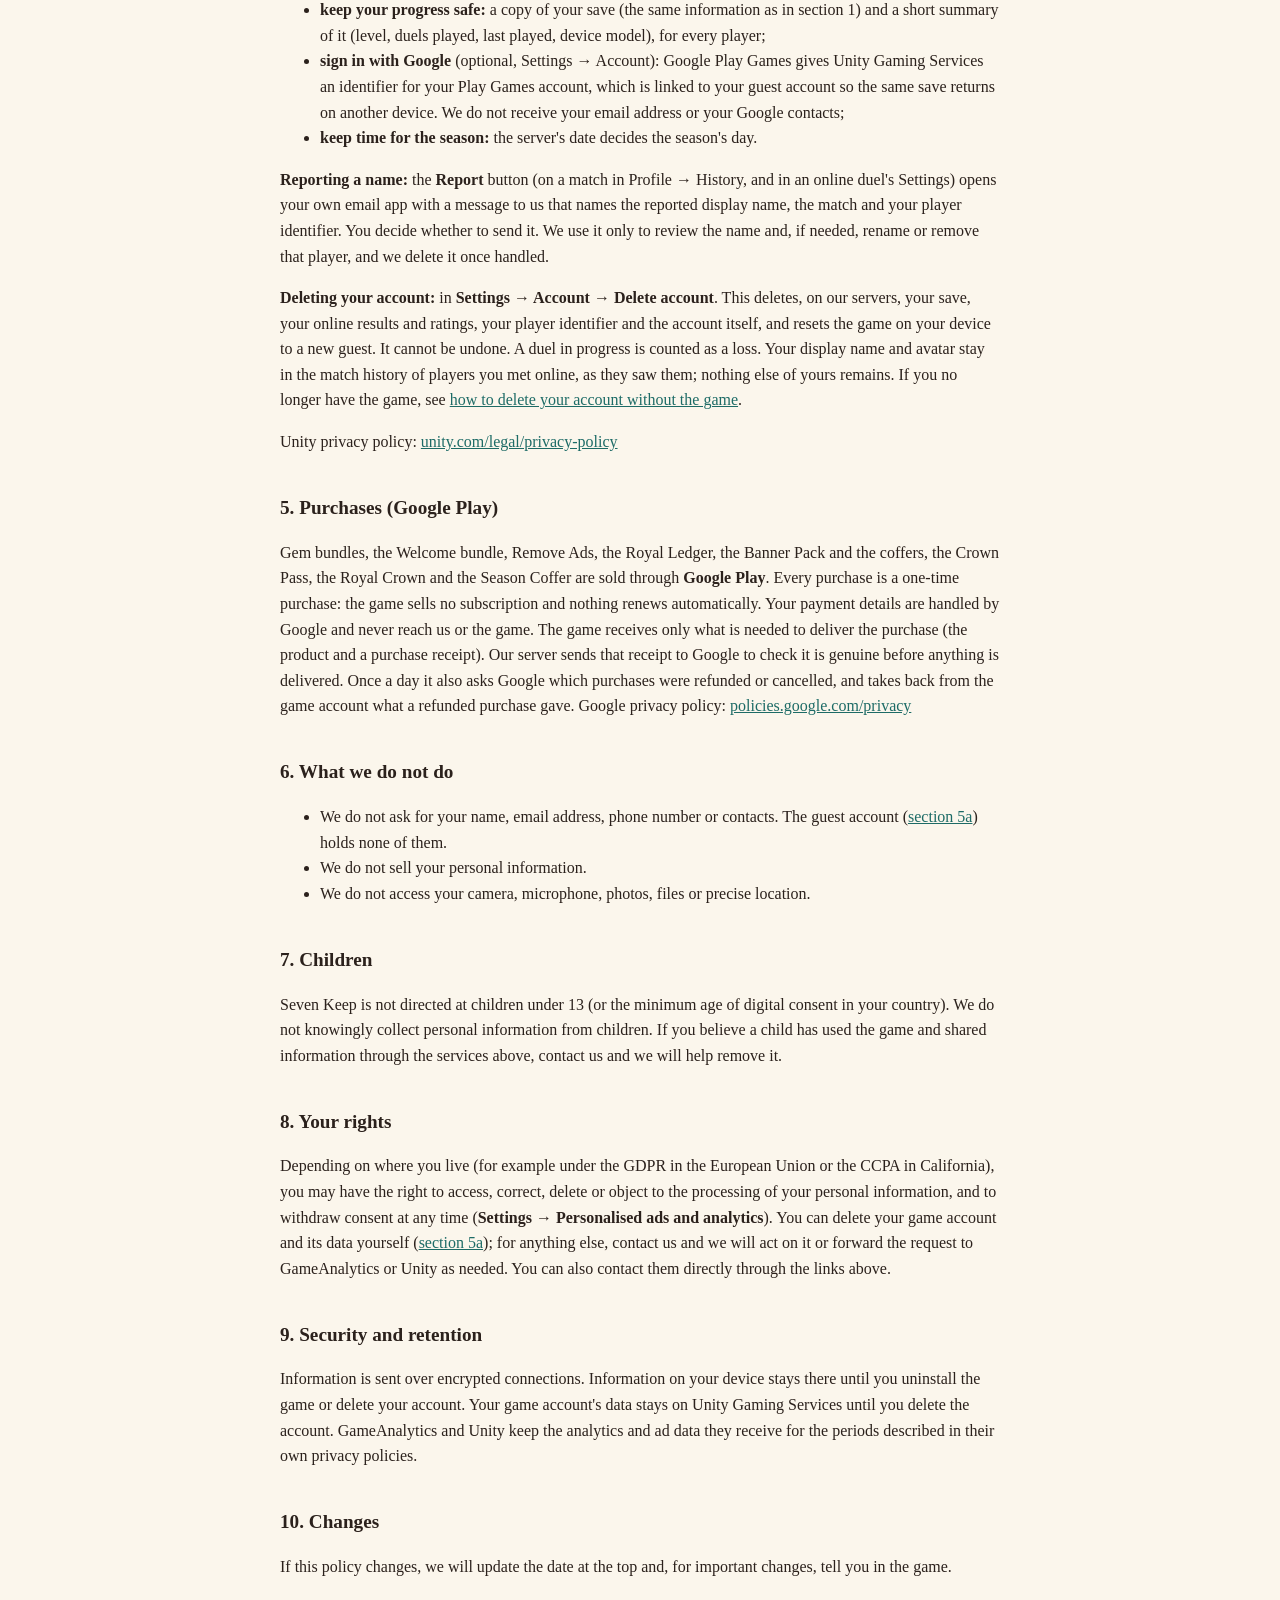
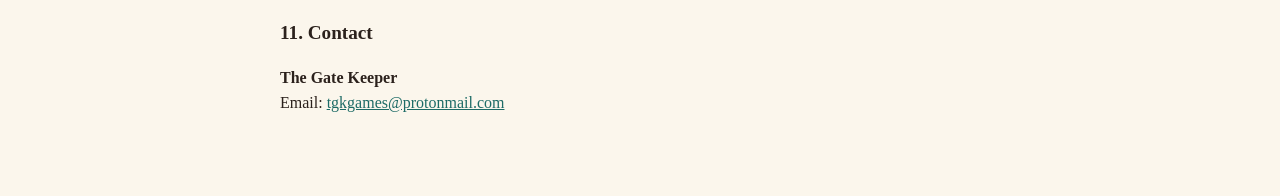
==== commit bc51f126: "Privacy policy: every save syncs, always online, Google sign-in, receipt checks and refunds (2026-10" ====
--- a/privacy.html
+++ b/privacy.html
@@ -9,14 +9,14 @@
 <body>
 <main>
 <h1>Seven Keep — Privacy Policy</h1>
-<p class="meta">Effective date: 17 October 2026</p>
+<p class="meta">Effective date: 27 October 2026</p>
 
 <p>Seven Keep ("the game") is made by <strong>The Gate Keeper</strong> ("we", "us"). This policy explains what information the game uses, why, and the choices you have. It applies to the Android version of Seven Keep.</p>
 
-<p><strong>In short:</strong> the game gives every installation an anonymous guest account, with no name, email or password, so that you can play online and, if you sign in with Google, keep your progress across devices. That account and its data are stored with <strong>Unity Gaming Services</strong>. You can delete the account and its data at any time from the game (<a href="#account">section 5a</a>). The game is free and shows ads, served by Unity LevelPlay. On first launch you choose whether those ads may be <strong>personalised</strong> and whether GameAnalytics may receive anonymous play data to help us improve the game. If you decline, the ads are not personalised and GameAnalytics is not started; the game plays the same.</p>
+<p><strong>In short:</strong> the game gives every installation an anonymous guest account, with no name, email or password, so that you can play online and your progress is kept safe; sign in with Google to bring it to another device. That account and its data are stored with <strong>Unity Gaming Services</strong>. The game needs an internet connection to play. You can delete the account and its data at any time from the game (<a href="#account">section 5a</a>). The game is free and shows ads, served by Unity LevelPlay. On first launch you choose whether those ads may be <strong>personalised</strong> and whether GameAnalytics may receive anonymous play data to help us improve the game. If you decline, the ads are not personalised and GameAnalytics is not started; the game plays the same.</p>
 
 <h2>1. Information stored on your device</h2>
-<p>The game saves the following on your device. If you sign in with Google, the same save is also kept in your game account so it can return on another device (<a href="#account">section 5a</a>).</p>
+<p>The game saves the following on your device. The same save is also kept in your game account on our server, so it can return after a reinstall or, if you sign in with Google, on another device (<a href="#account">section 5a</a>).</p>
 <table>
 <tr><th>What</th><th>Why</th></tr>
 <tr><td>Your progress: level, experience, coins, gems, Energy, cards and cosmetics you own, orders, campaign and Gauntlet progress, achievements, statistics</td><td>So you keep your progress between sessions</td></tr>
@@ -25,7 +25,7 @@
 <tr><td>The identifiers of purchases already delivered</td><td>So a purchase is never delivered twice</td></tr>
 <tr><td>How many rewarded ads you watched today</td><td>To apply the daily limits on ad rewards</td></tr>
 </table>
-<p>Uninstalling the game deletes this information. If Android backup is turned on for your Google account, Android may copy the save file to <strong>your own</strong> Google Drive so that your progress returns after a reinstall. That backup belongs to your Google account and is handled by Google; we have no access to it.</p>
+<p>Uninstalling the game deletes the copy on your device; the copy in your game account stays until you delete the account (<a href="#account">section 5a</a>). If Android backup is turned on for your Google account, Android may copy the save file to <strong>your own</strong> Google Drive so that your progress returns after a reinstall. That backup belongs to your Google account and is handled by Google; we have no access to it.</p>
 
 <h2>2. Your choice on first launch</h2>
 <p>The first time you open the game, a card asks whether you allow <strong>personalised ads and analytics</strong>. Nothing is sent to GameAnalytics or Unity LevelPlay before you answer.</p>
@@ -34,7 +34,7 @@
 <li><strong>No thanks:</strong> GameAnalytics is not started. Ads are still shown, but the ad services are told you did not consent, so they are not personalised (contextual ads only). For players in the United States this is also a request not to sell or share personal information for advertising.</li>
 </ul>
 <p>You can change your answer at any time in <strong>Settings → Personalised ads and analytics</strong>.</p>
-<p><strong>In the European Economic Area, the United Kingdom and Switzerland</strong>, the ad choice is asked first by <strong>Google's consent form</strong> (Google's User Messaging Platform, an IAB TCF consent tool), before any ad network starts. It lets you accept, refuse, or choose purpose by purpose and partner by partner; the ad networks follow your answer, and if you refuse, they show only non-personalised or limited ads. The same form also asks about <strong>GameAnalytics</strong> (listed there as a partner), so the game does not ask a second time; the Settings switch, then called <strong>Analytics</strong>, still turns it on or off. <strong>Settings → Ad privacy choices</strong> opens Google's form again (changing GameAnalytics there changes the switch too), and <strong>Settings → Ad privacy choices</strong> opens Google's form again. Google privacy policy: <a href="https://policies.google.com/privacy">policies.google.com/privacy</a></p>
+<p><strong>In the European Economic Area, the United Kingdom and Switzerland</strong>, the ad choice is asked first by <strong>Google's consent form</strong> (Google's User Messaging Platform, an IAB TCF consent tool), before any ad network starts. It lets you accept, refuse, or choose purpose by purpose and partner by partner; the ad networks follow your answer, and if you refuse, they show only non-personalised or limited ads. The same form also asks about <strong>GameAnalytics</strong> (listed there as a partner), so the game does not ask a second time; the Settings switch, then called <strong>Analytics</strong>, still turns it on or off. <strong>Settings → Ad privacy choices</strong> opens Google's form again (changing GameAnalytics there changes the switch too). Google privacy policy: <a href="https://policies.google.com/privacy">policies.google.com/privacy</a></p>
 
 <h2>3. Analytics (GameAnalytics), only if you allow it</h2>
 <p>We use <strong>GameAnalytics</strong> (GameAnalytics ApS, Denmark) to understand how the game is played: for example, which modes are played, how long duels last, where players stop, and how the in-game economy behaves. This helps us balance and fix the game.</p>
@@ -70,7 +70,8 @@
 <p>The game uses <strong>Unity Gaming Services</strong> (Unity Technologies) as its server. On first launch it creates an anonymous <strong>guest account</strong>: a random player identifier, with no name, email or password. It is used to:</p>
 <ul>
 <li><strong>play online:</strong> the online duels, the matchmaking queue, a hidden skill rating per queue (used only to find fair opponents; there are no public leaderboards) and your last 20 online results. Your opponents see the display name you choose, your level and your avatar. <strong>When no other player is found within a few seconds, your opponent is played by the game</strong>: a computer opponent with its own display name;</li>
-<li><strong>keep your progress across devices,</strong> if you sign in with Google: a copy of your save (the same information as in section 1) and a short summary of it (level, duels played, last played, device model);</li>
+<li><strong>keep your progress safe:</strong> a copy of your save (the same information as in section 1) and a short summary of it (level, duels played, last played, device model), for every player;</li>
+<li><strong>sign in with Google</strong> (optional, Settings → Account): Google Play Games gives Unity Gaming Services an identifier for your Play Games account, which is linked to your guest account so the same save returns on another device. We do not receive your email address or your Google contacts;</li>
 <li><strong>keep time for the season:</strong> the server's date decides the season's day.</li>
 </ul>
 <p><strong>Reporting a name:</strong> the <strong>Report</strong> button (on a match in Profile → History, and in an online duel's Settings) opens your own email app with a message to us that names the reported display name, the match and your player identifier. You decide whether to send it. We use it only to review the name and, if needed, rename or remove that player, and we delete it once handled.</p>
@@ -78,7 +79,7 @@
 <p>Unity privacy policy: <a href="https://unity.com/legal/privacy-policy">unity.com/legal/privacy-policy</a></p>
 
 <h2>5. Purchases (Google Play)</h2>
-<p>Gem bundles, the Welcome bundle, Remove Ads, the Royal Ledger, the Banner Pack and the coffers, the Crown Pass, the Royal Crown and the Season Coffer are sold through <strong>Google Play</strong>. Every purchase is a one-time purchase: the game sells no subscription and nothing renews automatically. Your payment details are handled by Google and never reach us or the game. The game receives only what is needed to deliver the purchase (the product and a purchase receipt). Google privacy policy: <a href="https://policies.google.com/privacy">policies.google.com/privacy</a></p>
+<p>Gem bundles, the Welcome bundle, Remove Ads, the Royal Ledger, the Banner Pack and the coffers, the Crown Pass, the Royal Crown and the Season Coffer are sold through <strong>Google Play</strong>. Every purchase is a one-time purchase: the game sells no subscription and nothing renews automatically. Your payment details are handled by Google and never reach us or the game. The game receives only what is needed to deliver the purchase (the product and a purchase receipt). Our server sends that receipt to Google to check it is genuine before anything is delivered. Once a day it also asks Google which purchases were refunded or cancelled, and takes back from the game account what a refunded purchase gave. Google privacy policy: <a href="https://policies.google.com/privacy">policies.google.com/privacy</a></p>
 
 <h2>6. What we do not do</h2>
 <ul>
